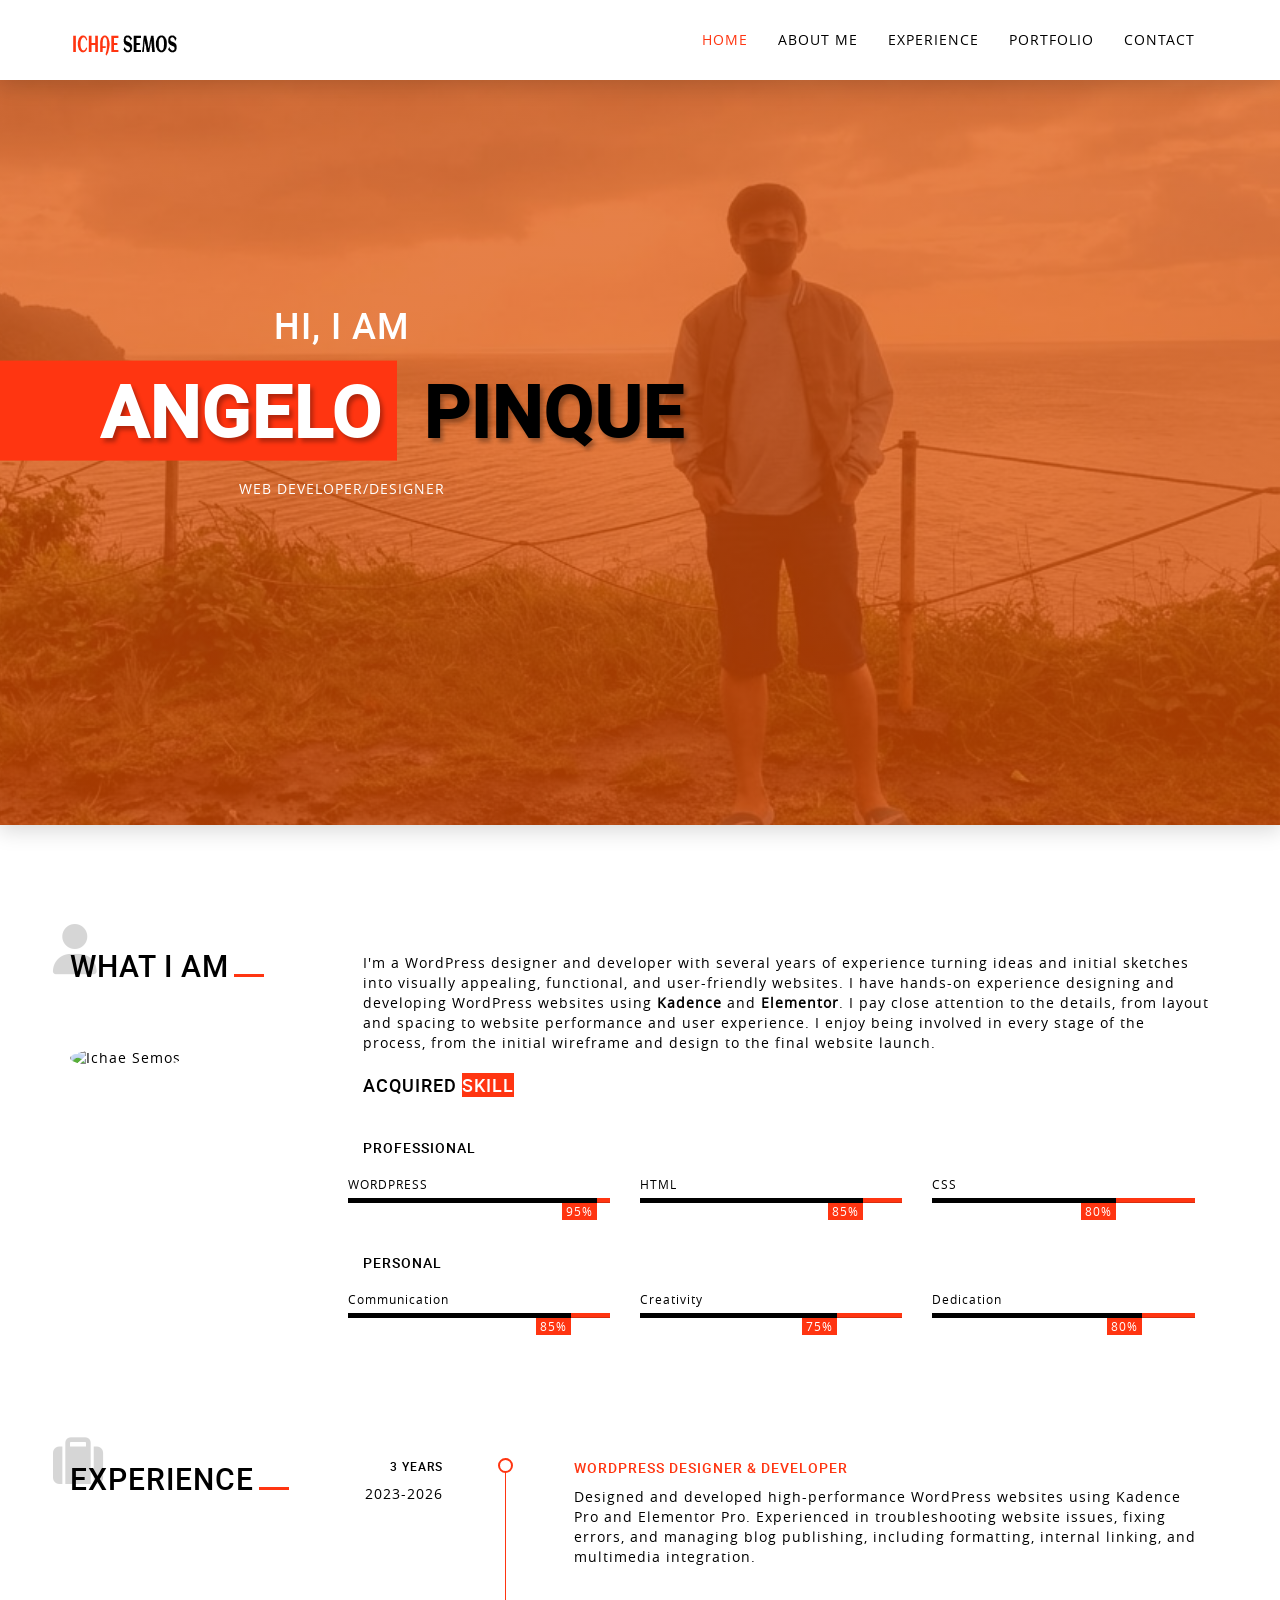
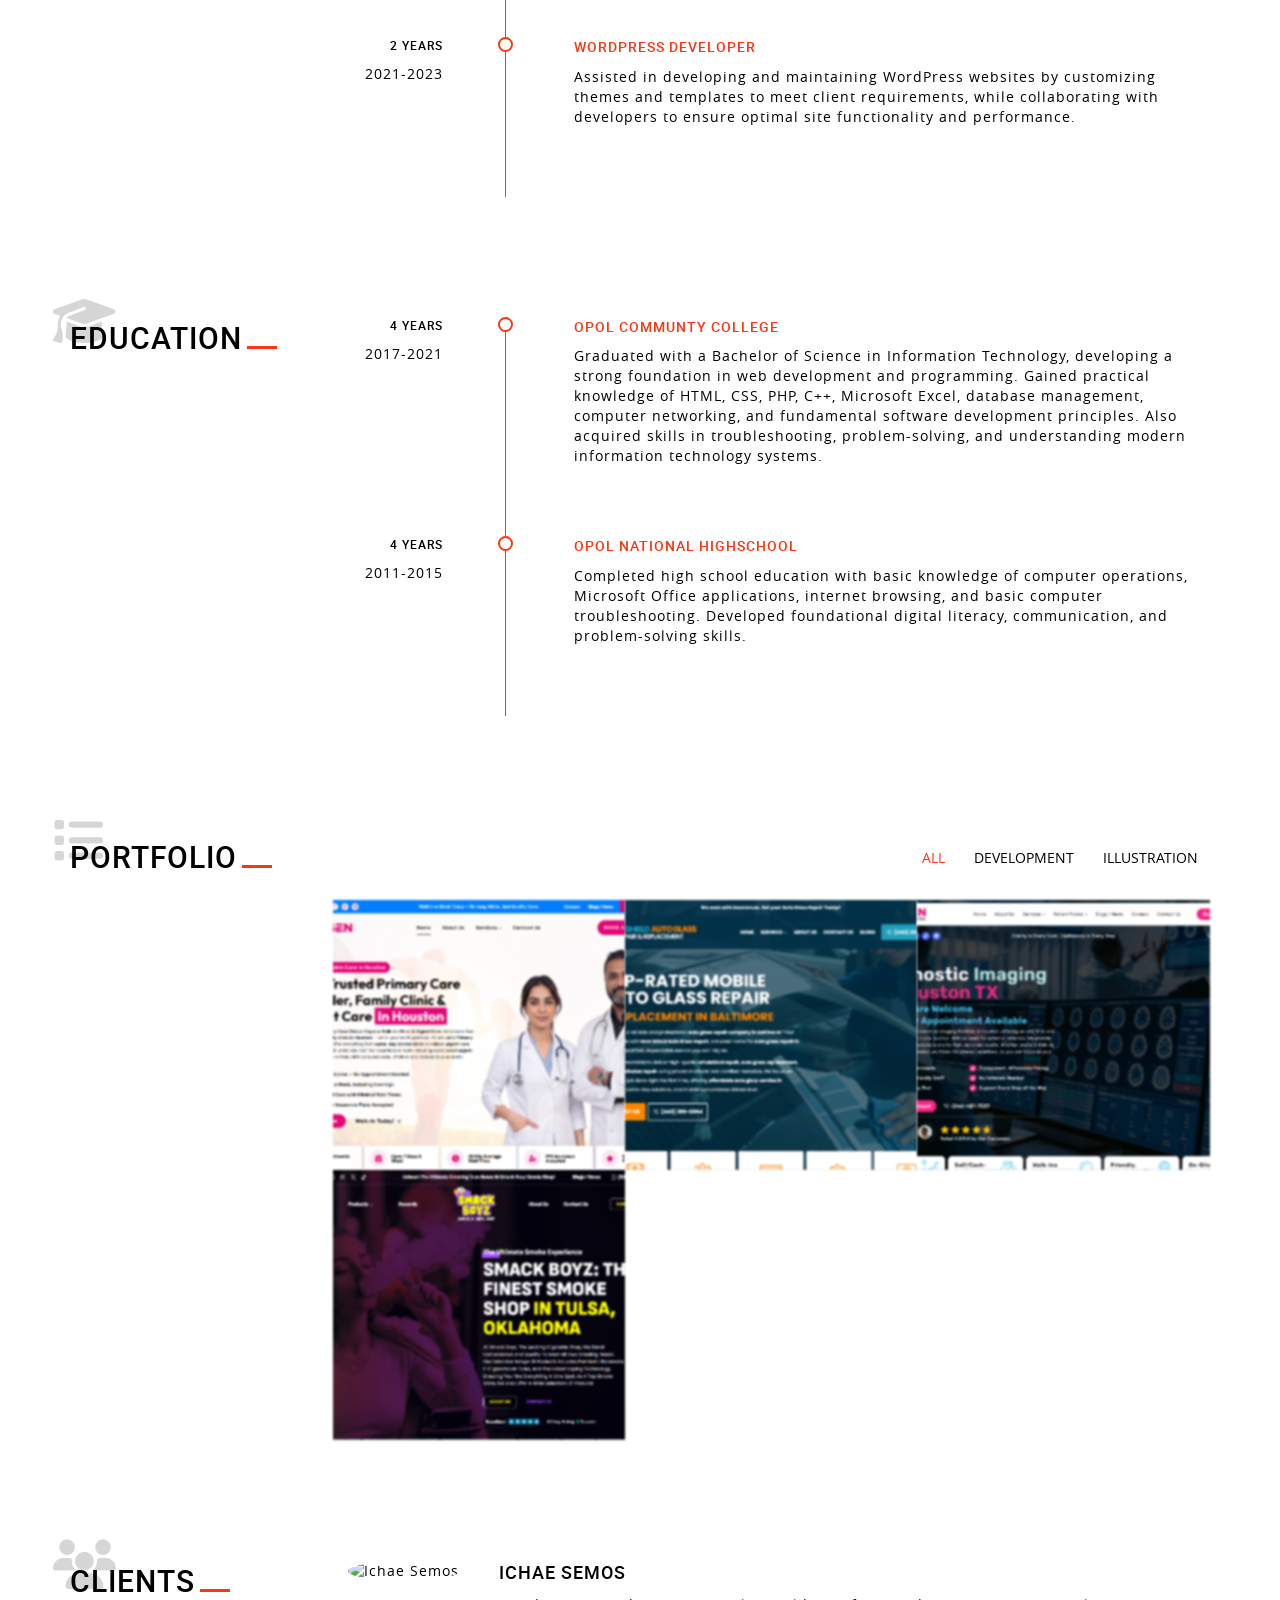
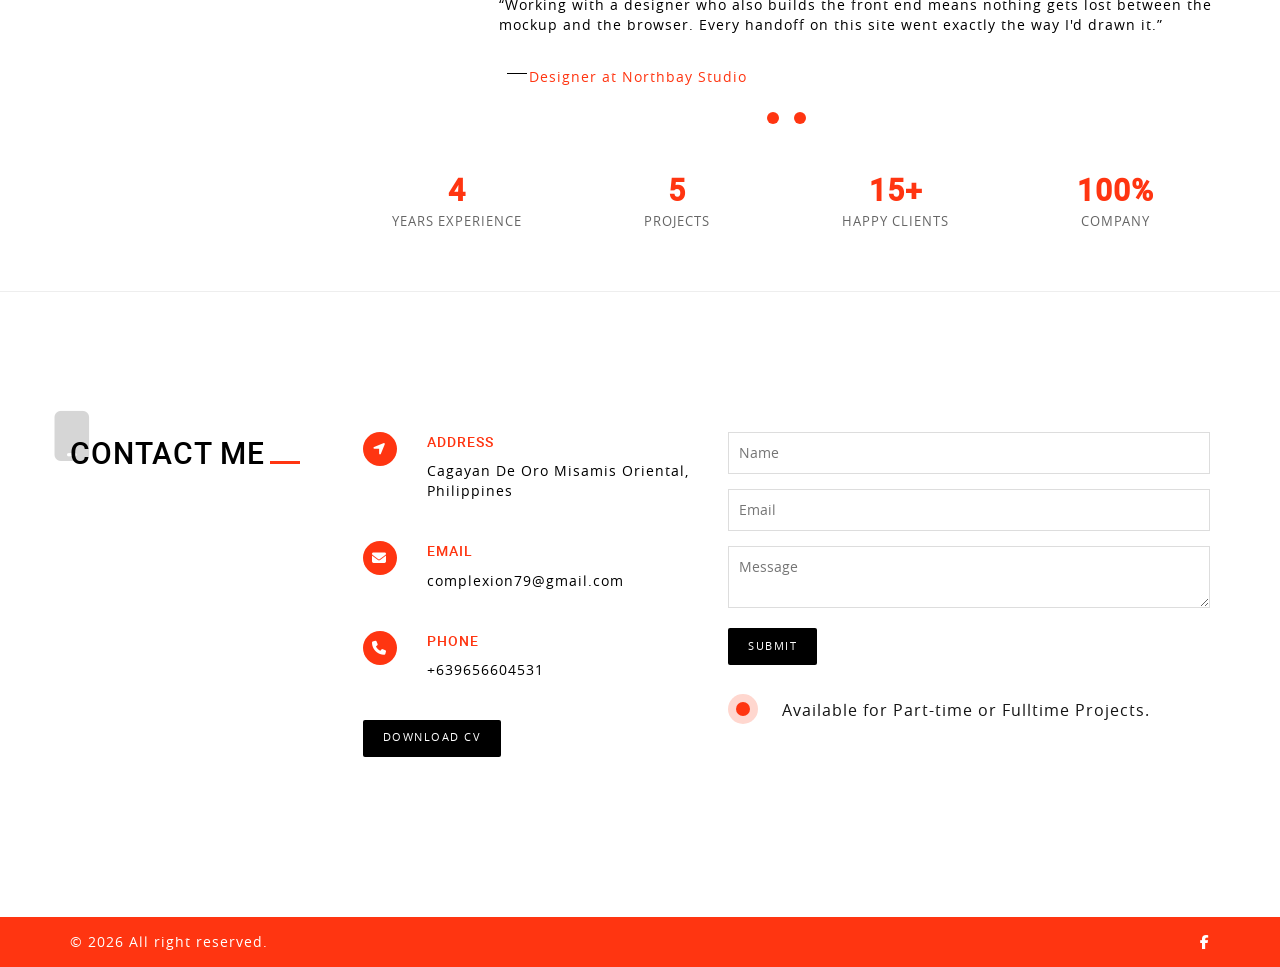
==== index.html @ 0fb70626 "Add files via upload" ====
<!--
Template Name: ichaesemos
File Name: index.html
Author Name: ThemeVault
Author URI: http://www.themevault.net/
License URI: http://www.themevault.net/license
Version: 2.0
/-->

<!DOCTYPE html>
<html lang="en">
    <head>
        <meta charset="utf-8">
        <meta name="viewport" content="width=device-width, initial-scale=1.0">
        <link rel="icon" href="images/favicon.png"/>
        <title>Ichae Semos &mdash; Web Designer</title>
        <meta name="description" content="Ichae Semos is a freelance web designer and front-end developer &mdash; portfolio, experience, education and a way to get in touch.">

        <!-- Bootstrap core CSS -->
        <link href="css/bootstrap.min.css" rel="stylesheet">
        <link href="css/bs3-compat.css" rel="stylesheet">
        <!-- Custom styles for this template -->
        <link href="css/style.css" rel="stylesheet">
        <link href="css/fontawesome.min.css" rel="stylesheet" type="text/css" />
        <link href="fonts/website-font/stylesheet.css" rel="stylesheet" type="text/css" />
    </head>
    <body id="myPage" data-bs-spy="scroll" data-bs-target="#myNavbar" data-bs-offset="90" tabindex="0">
        <nav class="navbar navbar-expand-md navbar-fixed-top tv-navbar-default fixed-top">
            <div class="container">
                <a class="navbar-brand" href="#home"><img src="images/logo.png" alt="Ichae Semos" width="110" height="30"></a>
                <button type="button" class="navbar-toggler" data-bs-toggle="collapse" data-bs-target="#myNavbar" aria-controls="myNavbar" aria-expanded="false" aria-label="Toggle navigation">
                    <span class="icon-bar"></span>
                    <span class="icon-bar"></span>
                    <span class="icon-bar"></span>
                </button>
                <div class="collapse navbar-collapse" id="myNavbar">
                    <ul class="nav navbar-nav ms-auto">
                        <li class="nav-item"><a class="nav-link" data-hover="Home" href="#home">Home</a></li>
                        <li class="nav-item"><a class="nav-link" data-hover="About&nbsp;Me" href="#about">About Me</a></li>
                        <li class="nav-item"><a class="nav-link" data-hover="Experience" href="#experience">Experience</a></li>
                        <li class="nav-item"><a class="nav-link" data-hover="Portfolio" href="#portfolio">Portfolio</a></li>
                        <li class="nav-item"><a class="nav-link" data-hover="Contact" href="#contact">Contact</a></li>
                    </ul>
                </div>
            </div>
        </nav>
<style>

</style>
        <div id="home" class="tv-banner">
            <div class="container-fluid">
                <div class="row">
                    <div class="tv-banner-content">
                        <h4 class="tv-hi-text" style="color: #fff">Hi, I am</h4>
                        <h1 class="tv-person-name">
                            <span class="tv-bgclr-orange">Angelo</span>
                            Pinque
                        </h1>
                        <p class="tv-profession" style="color: #fff">Web Developer/Designer</p>
                    </div>
                </div>
            </div>
        </div>
        <section id="about" class="about-me tv-section">
            <div class="container">
                <div class="row">
                    <div class="col-lg-3">
                        <div class="tv-section-header-content">
                            <header class="tv-section-header">
                                <div class="tv-section-heading">
                                    <div class="tv-section-titleicon"><i class="fas fa-user" aria-hidden="true"></i></div>
                                    <h2 class="tv-section-title">What I Am</h2>
                                </div>
                            </header>
                        </div>
                        <div class="tv-profile-pic">
                            <figure>
                                <img alt="Ichae Semos" src="images/angelo.jpg" class="img-circle" width="220" height="220">
                            </figure>
                        </div>
                    </div>
                    <div class="col-lg-9">
                        <div class="tv-user-info-details">
                            <p>I'm a WordPress designer and developer with several years of experience turning ideas and initial sketches into visually appealing, functional, and user-friendly websites. I have hands-on experience designing and developing WordPress websites using <b>Kadence</b> and <b>Elementor</b>. I pay close attention to the details, from layout and spacing to website performance and user experience. I enjoy being involved in every stage of the process, from the initial wireframe and design to the final website launch.</p>
                        </div>
                        <div class="tv-skill-content">
                            <div class="tv-skill-title">
                                <h4>Acquired <span class="tv-bgclr-orange">Skill</span></h4>
                            </div>
                            <div class="tv-skill-bar">
                                <div class="row">
                                    <div id="tv-skill-list-1" class="tv-skill-list">
                                        <div class="col-12">
                                            <div class="tv-skill-type tv-m-t30">
                                                <h5>Professional</h5>
                                            </div>
                                        </div>
                                        <div class="clearfix"></div>
                                        <div class="tv-skill-row row">
                                            <div class="col-lg-4">
                                                <div class="tv-single-skill">
                                                    <p>WORDPRESS</p>
                                                    <div class="progress">
                                                        <div class="progress-bar six-sec-ease-in-out" role="progressbar" data-skill="95" aria-valuenow="95" aria-valuemin="0" aria-valuemax="100"><span>95%</span></div>
                                                    </div>
                                                </div>
                                            </div>
                                            <div class="col-lg-4">
                                                <div class="tv-single-skill">
                                                    <p>HTML</p>
                                                    <div class="progress">
                                                        <div class="progress-bar six-sec-ease-in-out" role="progressbar" data-skill="85" aria-valuenow="85" aria-valuemin="0" aria-valuemax="100"><span>85%</span></div>
                                                    </div>
                                                </div>
                                            </div>
                                            <div class="col-lg-4">
                                                <div class="tv-single-skill">
                                                    <p>CSS</p>
                                                    <div class="progress">
                                                        <div class="progress-bar six-sec-ease-in-out" role="progressbar" data-skill="70" aria-valuenow="70" aria-valuemin="0" aria-valuemax="100"><span>80%</span></div>
                                                    </div>
                                                </div>
                                            </div>
                                        </div>
                                    </div>
                                    <div id="tv-skill-list-2" class="tv-skill-list">
                                        <div class="col-12">
                                            <div class="tv-skill-type tv-m-t30">
                                                <h5>Personal</h5>
                                            </div>
                                        </div>
                                        <div class="clearfix"></div>
                                        <div class="tv-skill-row row">
                                            <div class="col-lg-4">
                                                <div class="tv-single-skill">
                                                    <p>Communication</p>
                                                    <div class="progress">
                                                        <div class="progress-bar six-sec-ease-in-out" role="progressbar" data-skill="85" aria-valuenow="85" aria-valuemin="0" aria-valuemax="100"><span>85%</span></div>
                                                    </div>
                                                </div>
                                            </div>
                                            <div class="col-lg-4">
                                                <div class="tv-single-skill">
                                                    <p>Creativity</p>
                                                    <div class="progress">
                                                        <div class="progress-bar six-sec-ease-in-out" role="progressbar" data-skill="75" aria-valuenow="75" aria-valuemin="0" aria-valuemax="100"><span>75%</span></div>
                                                    </div>
                                                </div>
                                            </div>
                                            <div class="col-lg-4">
                                                <div class="tv-single-skill">
                                                    <p>Dedication</p>
                                                    <div class="progress">
                                                        <div class="progress-bar six-sec-ease-in-out" role="progressbar" data-skill="80" aria-valuenow="80" aria-valuemin="0" aria-valuemax="100"><span>80%</span></div>
                                                    </div>
                                                </div>
                                            </div>
                                        </div>
                                    </div>
                                </div>
                            </div>
                        </div>
                    </div>
                </div>
            </div>
        </section>
        <section id="experience" class="work-experience tv-section">
            <div class="container">
                <div class="row">
                    <div class="col-lg-3">
                        <div class="tv-section-header-content">
                            <header class="tv-section-header">
                                <div class="tv-section-heading">
                                    <div class="tv-section-titleicon"><i class="fas fa-suitcase" aria-hidden="true"></i></div>
                                    <h2 class="tv-section-title">Experience</h2>
                                </div>
                            </header>
                        </div>
                    </div>
                    <div class="col-lg-9">
                        <div class="tv-timeline-content">
                            <ul class="tv-timeline">
                                <li>
                                    <div class="tv-timeline-time">
                                        <h6>3 years</h6>
                                        <p>2023-2026</p>
                                    </div>
                                    <div class="tv-timeline-body">
                                        <div class="tv-timeline-title">
                                            <h5>Wordpress designer &amp; developer</h5>
                                        </div>
                                        <div class="tv-timeline-details">
                                            <p>Designed and developed high-performance WordPress websites using Kadence Pro and Elementor Pro. Experienced in troubleshooting website issues, fixing errors, and managing blog publishing, including formatting, internal linking, and multimedia integration.</p>
                                        </div>
                                    </div>
                                </li>
                                <li>
                                    <div class="tv-timeline-time">
                                        <h6>2 years</h6>
                                        <p>2021-2023</p>
                                    </div>
                                    <div class="tv-timeline-body">
                                        <div class="tv-timeline-title">
                                            <h5>Wordpress developer</h5>
                                        </div>
                                        <div class="tv-timeline-details">
                                            <p>Assisted in developing and maintaining WordPress websites by customizing themes and templates to meet client requirements, while collaborating with developers to ensure optimal site functionality and performance.</p>
                                        </div>
                                    </div>
                                </li>
<!--                                 <li>
                                    <div class="tv-timeline-time">
                                        <h6>2 years</h6>
                                        <p>2008-2010</p>
                                    </div>
                                    <div class="tv-timeline-body">
                                        <div class="tv-timeline-title">
                                            <h5>Product Manager</h5>
                                        </div>
                                        <div class="tv-timeline-details">
                                            <p>Ran the roadmap for a small SaaS product's public site and onboarding flow, working between design, engineering and support to ship changes without breaking what already worked.</p>
                                        </div>
                                    </div>
                                </li> -->
                            </ul>
                        </div>
                    </div>
                </div>
            </div>
        </section>
        <section id="education" class="education tv-section">
            <div class="container">
                <div class="row">
                    <div class="col-lg-3">
                        <div class="tv-section-header-content">
                            <header class="tv-section-header">
                                <div class="tv-section-heading">
                                    <div class="tv-section-titleicon"><i class="fas fa-graduation-cap" aria-hidden="true"></i></div>
                                    <h2 class="tv-section-title">Education</h2>
                                </div>
                            </header>
                        </div>
                    </div>
                    <div class="col-lg-9">
                        <div class="tv-timeline-content">
                            <ul class="tv-timeline">
                                <li>
                                    <div class="tv-timeline-time">
                                        <h6>4 years</h6>
                                        <p>2017-2021</p>
                                    </div>
                                    <div class="tv-timeline-body">
                                        <div class="tv-timeline-title">
                                            <h5>Opol Communty College</h5>
                                        </div>
                                        <div class="tv-timeline-details">
                                            <p>Graduated with a Bachelor of Science in Information Technology, developing a strong foundation in web development and programming. Gained practical knowledge of HTML, CSS, PHP, C++, Microsoft Excel, database management, computer networking, and fundamental software development principles. Also acquired skills in troubleshooting, problem-solving, and understanding modern information technology systems.</p>
                                        </div>
                                    </div>
                                </li>
                                <li>
                                    <div class="tv-timeline-time">
                                        <h6>4 years</h6>
                                        <p>2011-2015</p>
                                    </div>
                                    <div class="tv-timeline-body">
                                        <div class="tv-timeline-title">
                                            <h5>Opol National Highschool</h5>
                                        </div>
                                        <div class="tv-timeline-details">
                                            <p>Completed high school education with basic knowledge of computer operations, Microsoft Office applications, internet browsing, and basic computer troubleshooting. Developed foundational digital literacy, communication, and problem-solving skills.</p>
                                        </div>
                                    </div>
                                </li>
                            </ul>
                        </div>
                    </div>
                </div>
            </div>
        </section>
        <style>
            .custom-img {
  /* Larger values create a stronger blur (e.g., px, rem, em) */
  filter: blur(1.3px);
}
        </style>
        <section id="portfolio" class="portfolio tv-section">
            <div class="container">
                <div class="row">
                    <div class="col-lg-3">
                        <div class="tv-section-header-content">
                            <header class="tv-section-header">
                                <div class="tv-section-heading">
                                    <div class="tv-section-titleicon"><i class="fas fa-list" aria-hidden="true"></i></div>
                                    <h2 class="tv-section-title">Portfolio</h2>
                                </div>
                            </header>
                        </div>
                    </div>
                    <div class="col-lg-9">
                        <div class="row">
                            <div class="tv-filter-wrapper col-12 tv-mb-50">
                                <div class="tv-portfolio-filter tv-filter-options">
                                    <button type="button" class="active" data-hover="All" data-group="all" aria-pressed="true">All</button>
                                    <button type="button" data-hover="Development" data-group="development" aria-pressed="false">Development</button>
                                    <button type="button" data-hover="Illustration" data-group="illustration" aria-pressed="false">Illustration</button>
                                </div>
                            </div>
                            <div class="clearfix"></div>
                            <ul id="grid" class="tv-portfolio-grid row">
                                <li class="grid-item col-lg-4 col-md-6 col-6 tv-padding0" data-groups='["development"]'>
                                    <div class="tv-portfolio-content">
                                        <div class="tv-portfolio-item-content">
                                            <img alt="Northbay Studio agency website" src="images/nextgenpcp.jpg" class="img-fluid custom-img" width="370" height="270" loading="lazy">
                                            <div class="tv-portfolio-item-hover">
                                                <div class="tv-portfolio-item-hover-content">
                                                    <div class="tv-hover-text">
                                                        <a href="https://nextgenpcp.com/">NextGen Primary Care</a>
                                                        <p>Development</p>
                                                    </div>
                                                </div>
                                            </div>
                                        </div>
                                    </div>
                                </li>
                                <li class="grid-item col-lg-4 col-md-6 col-6 tv-padding0" data-groups='["development"]'>
                                    <div class="tv-portfolio-content">
                                        <div class="tv-portfolio-item-content">
                                            <img alt="Paper Kite brand development set" src="images/nextsheldautoglassrepair.jpg" class="img-fluid custom-img" width="370" height="270" loading="lazy">
                                            <div class="tv-portfolio-item-hover">
                                                <div class="tv-portfolio-item-hover-content">
                                                    <div class="tv-hover-text">
                                                        <a href="https://nextshieldautoglassrepair.com/">Next Shield Autoglass Repair</a>
                                                        <p>Development</p>
                                                    </div>
                                                </div>
                                            </div>
                                        </div>
                                    </div>
                                </li>
                                <li class="grid-item col-lg-4 col-md-6 col-6 tv-padding0" data-groups='["development"]'>
                                    <div class="tv-portfolio-content">
                                        <div class="tv-portfolio-item-content">
                                            <img alt="Fernwood Market e-commerce redesign" src="images/NextGenDiagnosticImaging.jpg" class="img-fluid custom-img" width="370" height="270" loading="lazy">
                                            <div class="tv-portfolio-item-hover">
                                                <div class="tv-portfolio-item-hover-content">
                                                    <div class="tv-hover-text">
                                                        <a href="https://nextgenscans.com">NextGen Diagnostic Imaging</a>
                                                        <p>Development</p>
                                                    </div>
                                                </div>
                                            </div>
                                        </div>
                                    </div>
                                </li>
                                <li class="grid-item col-lg-4 col-md-6 col-6 tv-padding0" data-groups='["development"]'>
                                    <div class="tv-portfolio-content">
                                        <div class="tv-portfolio-item-content">
                                            <img alt="Wildline editorial development" src="images/smackboyzsmokeshop.jpg" class="img-fluid custom-img" width="370" height="270" loading="lazy">
                                            <div class="tv-portfolio-item-hover">
                                                <div class="tv-portfolio-item-hover-content">
                                                    <div class="tv-hover-text">
                                                        <a href="https://smackboyzsmokeshop.com">Smackboyz Smoke Shop</a>
                                                        <p>Development</p>
                                                    </div>
                                                </div>
                                            </div>
                                        </div>
                                    </div>
                                </li>
                            </ul>
                        </div>
                    </div>
                </div>
            </div>
        </section>
        <section id="clients" class="clients tv-section">
            <div class="container">
                <div class="row">
                    <div class="col-lg-3">
                        <div class="tv-section-header-content">
                            <header class="tv-section-header">
                                <div class="tv-section-heading">
                                    <div class="tv-section-titleicon"><i class="fas fa-users" aria-hidden="true"></i></div>
                                    <h2 class="tv-section-title">Clients</h2>
                                </div>
                            </header>
                        </div>
                    </div>
                    <div class="col-lg-9">
                        <div class="row tv-testimonial-content">
                            <div id="tv-testimonial-carousel" class="carousel slide" data-bs-ride="carousel">
                                <div class="carousel-inner">
                                    <div class="carousel-item active">
                                        <article class="tv-slider-item">
                                            <div class="tv-client-content row">
                                                <div class="col-lg-2 col-md-3 col-12">
                                                    <div class="tv-client-image">
                                                        <img src="images/angelo.jpg" alt="Ichae Semos" class="img-circle" width="100" height="100">
                                                    </div>
                                                </div>
                                                <div class="col-lg-10 col-md-9 col-12">
                                                    <div class="tv-client-says">
                                                        <h4>Ichae Semos</h4>
                                                        <p>&ldquo;Working with a designer who also builds the front end means nothing gets lost between the mockup and the browser. Every handoff on this site went exactly the way I'd drawn it.&rdquo;</p>
                                                        <div class="tv-client-info">Designer at Northbay Studio</div>
                                                    </div>
                                                </div>
                                            </div>
                                        </article>
                                    </div>
                                    <div class="carousel-item">
                                        <article class="tv-slider-item">
                                            <div class="tv-client-content row">
                                                <div class="col-lg-2 col-md-3 col-12">
                                                    <div class="tv-client-image">
                                                        <img src="images/client2.jpg" alt="John Klok" class="img-circle" width="100" height="100">
                                                    </div>
                                                </div>
                                                <div class="col-lg-10 col-md-9 col-12">
                                                    <div class="tv-client-says">
                                                        <h4>John Klok</h4>
                                                        <p>&ldquo;Turned our old, cluttered site into something our customers actually finish reading. Fast to respond, and honest when an idea of ours wasn't going to work.&rdquo;</p>
                                                        <div class="tv-client-info">Owner at Fernwood Market</div>
                                                    </div>
                                                </div>
                                            </div>
                                        </article>
                                    </div>
                                </div>
                                <div class="carousel-indicators">
                                    <button type="button" data-bs-target="#tv-testimonial-carousel" data-bs-slide-to="0" class="active" aria-current="true" aria-label="Testimonial 1"></button>
                                    <button type="button" data-bs-target="#tv-testimonial-carousel" data-bs-slide-to="1" aria-label="Testimonial 2"></button>
                                </div>
                            </div>
                        </div>
                        <div class="row tv-m-t30">
                            <div class="tv-trust-strip">
                                <div class="tv-trust-item">
                                    <strong>4</strong>
                                    <span>Years experience</span>
                                </div>
                                <div class="tv-trust-item">
                                    <strong>5</strong>
                                    <span>Projects</span>
                                </div>
                                <div class="tv-trust-item">
                                    <strong>15+</strong>
                                    <span>Happy clients</span>
                                </div>
                                <div class="tv-trust-item">
                                    <strong>100%</strong>
                                    <span>Company</span>
                                </div>
                            </div>
                        </div>
                    </div>
                </div>
            </div>
        </section>
        <br>
              <br>
        <hr>
<!--         <section id="blog" class="blog tv-section">
            <div class="container">
                <div class="row">
                    <div class="col-lg-3">
                        <div class="tv-section-header-content">
                            <header class="tv-section-header">
                                <div class="tv-section-heading">
                                    <div class="tv-section-titleicon"><i class="fas fa-bold" aria-hidden="true"></i></div>
                                    <h2 class="tv-section-title">Articles</h2>
                                </div>
                            </header>
                        </div>
                    </div>
                    <div class="col-lg-9">
                        <div class="tv-blog-content">
                            <div class="row">
                                <div class="col-lg-6 col-md-6 col-12 tv-blog-list">
                                    <div class="tv-blog-box">
                                        <div class="tv-blog-img">
                                            <img src="images/blog1.jpg" alt="Website design" class="img-fluid" width="370" height="220" loading="lazy">
                                        </div>
                                        <div class="tv-blog-details">
                                            <div class="tv-blog-title">
                                                <a href="article.html">
                                                    <h4>Designing a Portfolio That Gets Replies</h4>
                                                    <span>branding, ui-ux, article</span>
                                                </a>
                                            </div>
                                            <div class="tv-blog-desc">
                                                <p>Most portfolio sites show work. Fewer explain the thinking behind it &mdash; and that's usually the part that actually gets a client to write back.</p>
                                                <a href="article.html" class="tv-blog-readmore">Read article <i class="fas fa-arrow-right" aria-hidden="true"></i></a>
                                            </div>
                                        </div>
                                    </div>
                                </div>
                                <div class="col-lg-6 col-md-6 col-12 tv-blog-list">
                                    <div class="tv-blog-box">
                                        <div class="tv-blog-img">
                                            <img src="images/blog2.jpg" alt="Website design" class="img-fluid" width="370" height="220" loading="lazy">
                                        </div>
                                        <div class="tv-blog-details">
                                            <div class="tv-blog-title">
                                                <a href="article.html">
                                                    <h4>Picking a Type System in an Afternoon</h4>
                                                    <span>branding, ui-ux, article</span>
                                                </a>
                                            </div>
                                            <div class="tv-blog-desc">
                                                <p>A quick, defensible way to choose fonts, sizes and line-height for a new site without redesigning it three times.</p>
                                                <a href="article.html" class="tv-blog-readmore">Read article <i class="fas fa-arrow-right" aria-hidden="true"></i></a>
                                            </div>
                                        </div>
                                    </div>
                                </div>
                                <div class="col-lg-6 col-md-6 col-12 tv-blog-list">
                                    <div class="tv-blog-box">
                                        <div class="tv-blog-img">
                                            <img src="images/blog3.jpg" alt="Website design" class="img-fluid" width="370" height="220" loading="lazy">
                                        </div>
                                        <div class="tv-blog-details">
                                            <div class="tv-blog-title">
                                                <a href="article.html">
                                                    <h4>What a Client Feedback Round Should Look Like</h4>
                                                    <span>branding, ui-ux, article</span>
                                                </a>
                                            </div>
                                            <div class="tv-blog-desc">
                                                <p>A short structure for review calls that gets specific feedback instead of "make it pop" &mdash; and keeps the project on schedule.</p>
                                                <a href="article.html" class="tv-blog-readmore">Read article <i class="fas fa-arrow-right" aria-hidden="true"></i></a>
                                            </div>
                                        </div>
                                    </div>
                                </div>
                                <div class="col-lg-6 col-md-6 col-12 tv-blog-list">
                                    <div class="tv-blog-box">
                                        <div class="tv-blog-img">
                                            <img src="images/blog4.jpg" alt="Website design" class="img-fluid" width="370" height="220" loading="lazy">
                                        </div>
                                        <div class="tv-blog-details">
                                            <div class="tv-blog-title">
                                                <a href="article.html">
                                                    <h4>Handing a Site Off Without the 2am Phone Call</h4>
                                                    <span>branding, ui-ux, article</span>
                                                </a>
                                            </div>
                                            <div class="tv-blog-desc">
                                                <p>What I include in every handover so a client can update their own site without needing me for every small change.</p>
                                                <a href="article.html" class="tv-blog-readmore">Read article <i class="fas fa-arrow-right" aria-hidden="true"></i></a>
                                            </div>
                                        </div>
                                    </div>
                                </div>
                            </div>
                        </div>
                    </div>
                </div>
            </div>
        </section> -->
        <section id="contact" class="contact tv-section">
            <div class="container">
                <div class="row">
                    <div class="col-lg-3">
                        <div class="tv-section-header-content">
                            <header class="tv-section-header">
                                <div class="tv-section-heading">
                                    <div class="tv-section-titleicon"><i class="fas fa-mobile" aria-hidden="true"></i></div>
                                    <h2 class="tv-section-title">Contact Me</h2>
                                </div>
                            </header>
                        </div>
                    </div>
                    <div class="col-lg-9">
                        <div class="tv-contact-content">
                            <div class="row">
                                <div class="col-lg-5">
                                    <div class="tv-contact-box">
                                        <ul>
                                            <li>
                                                <div class="tv-contact-icon">
                                                    <i class="fas fa-location-arrow" aria-hidden="true"></i>
                                                </div>
                                                <div class="tv-contact-info">
                                                    <div class="tv-contact-info-title">
                                                        <h5>Address</h5>
                                                    </div>
                                                    <div class="tv-contact-info-body">
                                                        Cagayan De Oro Misamis Oriental, Philippines
                                                    </div>
                                                </div>
                                            </li>
                                            <li>
                                                <div class="tv-contact-icon">
                                                    <i class="fas fa-envelope" aria-hidden="true"></i>
                                                </div>
                                                <div class="tv-contact-info">
                                                    <div class="tv-contact-info-title">
                                                        <h5>Email</h5>
                                                    </div>
                                                    <div class="tv-contact-info-body">
                                                        <a href="mailto:demo@info.com">complexion79@gmail.com</a>
                                                    </div>
                                                </div>
                                            </li>
                                            <li>
                                                <div class="tv-contact-icon">
                                                    <i class="fas fa-phone" aria-hidden="true"></i>
                                                </div>
                                                <div class="tv-contact-info">
                                                    <div class="tv-contact-info-title">
                                                        <h5>Phone</h5>
                                                    </div>
                                                    <div class="tv-contact-info-body">
                                                        <a href="tel:1-202-555-0100">+639656604531</a>
                                                    </div>
                                                </div>
                                            </li>
                                            <li>
                                                <a class="btn" href="https://drive.google.com/file/d/1bBJk4JGXcabV5U-VRmTMFngE4_EIy4Z8/view?usp=sharinghttps://drive.google.com/file/d/1bBJk4JGXcabV5U-VRmTMFngE4_EIy4Z8/view?usp=sharing" download>
                                                    <span class="tv-mask"></span>
                                                    <span>Download CV</span>
                                                </a>
                                            </li>
                                        </ul>
                                    </div>
                                </div>
                                <div class="col-lg-7">
                                    <div class="tv-contact-form">
                                        <form action="#" novalidate>
                                            <div class="form-group md-form">
                                                <label for="tv-name" class="visually-hidden">Name</label>
                                                <input id="tv-name" class="cmn-field" placeholder="Name" type="text" name="name" required>
                                            </div>
                                            <div class="form-group md-form">
                                                <label for="tv-email" class="visually-hidden">Email</label>
                                                <input id="tv-email" class="cmn-field" placeholder="Email" type="email" name="email" required>
                                            </div>
                                            <div class="form-group md-form">
                                                <label for="tv-msg" class="visually-hidden">Message</label>
                                                <textarea id="tv-msg" class="messge-field" placeholder="Message" name="message" required></textarea>
                                            </div>
                                            <button class="btn" type="submit">
                                                <span class="tv-mask"></span>
                                                <span>Submit</span>
                                            </button>
                                            <span class="tv-form-note" hidden tabindex="-1">Thanks &mdash; this is not working at the moment.</span>
                                        </form>
                                        <div class="tv-freelance-content tv-m-t30">
                                            <span class="tv-blink-dot"></span>
                                            <span class="tv-freelance-tag">Available for Part-time or Fulltime Projects.</span>
                                        </div>
                                    </div>
                                </div>
                            </div>
                        </div>
                    </div>
                </div>
            </div>
        </section>
        <footer class="tv-section">
            <div class="tv-footer-content">
                <div class="container">
                    <div class="row">
                        <div class="col-lg-8 col-md-8">
                            <div class="tv-copyright">
                                &copy; 2026 All right reserved. 
                            </div>
                        </div>
                        <div class="col-lg-4 col-md-4">
                            <ul class="tv-social-links">
                              <!--   <li>
                                    <a href="https://twitter.com/" target="_blank" rel="noopener" aria-label="Twitter">
                                        <i class="fab fa-twitter" aria-hidden="true"></i>
                                    </a>
                                </li> -->
                                <li>
                                    <a href="https://www.facebook.com/" target="_blank" rel="noopener" aria-label="Facebook">
                                        <i class="fab fa-facebook-f" aria-hidden="true"></i>
                                    </a>
                                </li>
                               <!--  <li>
                                    <a href="https://www.instagram.com/" target="_blank" rel="noopener" aria-label="Instagram">
                                        <i class="fab fa-instagram" aria-hidden="true"></i>
                                    </a>
                                </li>
                                <li>
                                    <a href="https://www.google.com/" target="_blank" rel="noopener" aria-label="Google">
                                        <i class="fab fa-google-plus-g" aria-hidden="true"></i>
                                    </a>
                                </li> -->
                            </ul>
                        </div>
                    </div>
                </div>
            </div>
        </footer>
        <button id="back-to-top" type="button" aria-label="Back to top"><i class="fas fa-angle-up" aria-hidden="true"></i></button>

        <script src="js/bootstrap.bundle.min.js"></script>
        <script src="js/main.js"></script>
    </body>
</html>
---- css/bs3-compat.css ----
/*!
 * Bootstrap 3 -> 5 compatibility layer — Jerrick v2.0
 *
 * Loaded BETWEEN bootstrap.min.css and style.css.
 *
 * Bootstrap 5 dropped or renamed a number of things Bootstrap 3 provided, and
 * changed the value of others: heading sizes, form control heights, container
 * widths, .caret, .navbar-header, .input-group-btn, .radio/.checkbox. This file
 * restores Bootstrap 3's behaviour for the ones this design relies on, so the
 * template looks the way it was drawn while running on current Bootstrap.
 *
 * Every rule here is deliberately low-specificity and loads before style.css,
 * so anything you write in style.css wins. If you do not need a component,
 * deleting its rules from this file is safe.
 */

.navbar-nav .nav-link { --bs-nav-link-padding-y: 10px; }
@media (min-width: 768px) {
    .navbar-nav .nav-link { --bs-nav-link-padding-y: 15px; }
}
:where(.navbar-nav .nav-link) { line-height: 20px; }

.navbar-nav.text-center { justify-content: center; flex-grow: 1; }
.navbar-nav.text-end, .navbar-nav.text-right { justify-content: flex-end; flex-grow: 1; }

.text-left { text-align: left; }
.text-right { text-align: right; }

@media (max-width: 767.98px) {
    .navbar-collapse { padding-right: 15px; padding-left: 15px; }
    .navbar > .container .navbar-collapse,
    .navbar > .container-fluid .navbar-collapse { margin-right: -15px; margin-left: -15px; }
}

.navbar { --bs-navbar-nav-link-padding-x: 15px; --bs-navbar-padding-y: 0; --bs-navbar-padding-x: 0; }



:where(.navbar) { min-height: 50px; border: 1px solid transparent; }
:where(.navbar-fixed-top) { border-width: 0 0 1px; }
:where(.navbar-fixed-bottom) { border-width: 1px 0 0; }


.navbar > .container:has(> .row), .navbar > .container-fluid:has(> .row) { display: block; }


.dropdown-toggle:has(> i:last-child)::after,
.dropdown-toggle:has(> .caret)::after { display: none; }


.dropdown-menu {
    color: inherit;

    --bs-dropdown-font-size: 14px;

    --bs-dropdown-padding-y: 5px;
    --bs-dropdown-spacer: 2px;
    box-shadow: 0 6px 12px rgba(0, 0, 0, .175);
}


.breadcrumb > li + li::before {
    content: "/\00a0";
    padding: 0 5px;
    color: inherit;
}


.breadcrumb { display: block; padding: 8px 15px; margin-bottom: 20px; list-style: none; background-color: #f5f5f5; border-radius: 4px; }
.breadcrumb > li { display: inline-block; }


figure { margin: 0; }


.navbar-toggler {
    position: relative;

    float: right;
    padding: 9px 10px;
    margin: 8px 15px 8px 0;
    background-color: transparent;
    background-image: none;
    border: 1px solid transparent;
    border-radius: 4px;
    box-shadow: none;
}
.navbar-toggler:focus { box-shadow: none; outline: 2px solid var(--tv-navy, var(--tv-ink, #333)); outline-offset: 2px; }
.navbar-toggler:hover { background-color: transparent; }
.navbar-toggler .icon-bar {
    display: block;
    width: 22px;
    height: 2px;
    border-radius: 1px;
    background-color: var(--tv-navy, var(--tv-ink, #333));
}
.navbar-toggler .icon-bar + .icon-bar { margin-top: 4px; }


.img-fluid { display: block; max-width: 100%; height: auto; }


.tv-navbar-default .navbar-toggler { border-color: #ddd; }
.tv-navbar-default .navbar-toggler .icon-bar { background-color: #888; }
.tv-navbar-default .navbar-toggler:hover,
.tv-navbar-default .navbar-toggler:focus { background-color: #ddd; }

.tv-navbar-inverse .navbar-toggler { border-color: #333; }
.tv-navbar-inverse .navbar-toggler .icon-bar { background-color: #fff; }
.tv-navbar-inverse .navbar-toggler:hover,
.tv-navbar-inverse .navbar-toggler:focus { background-color: #333; }


@media (max-width: 575.98px) {
    .navbar-expand-sm .navbar-collapse .navbar-nav { flex-direction: column; }
    .navbar-expand-sm .navbar-collapse .dropdown-menu { margin-top: 0; box-shadow: none; text-align: left; }
}
@media (max-width: 767.98px) {
    .navbar-expand-md .navbar-collapse .navbar-nav { flex-direction: column; }
    .navbar-expand-md .navbar-collapse .dropdown-menu { margin-top: 0; box-shadow: none; text-align: left; }
}
@media (max-width: 991.98px) {
    .navbar-expand-lg .navbar-collapse .navbar-nav { flex-direction: column; }
    .navbar-expand-lg .navbar-collapse .dropdown-menu { margin-top: 0; box-shadow: none; text-align: left; }
}
@media (max-width: 1199.98px) {
    .navbar-expand-xl .navbar-collapse .navbar-nav { flex-direction: column; }
    .navbar-expand-xl .navbar-collapse .dropdown-menu { margin-top: 0; box-shadow: none; text-align: left; }
}



input[type="date"].form-control,
input[type="time"].form-control { appearance: none; }


.input-group > .form-control,
.input-group > .form-select {
    flex: 1 1 auto;
    width: 1%;
    min-width: 0;
}

.input-group .input-group-text {
    display: flex;
    align-items: center;
}


.input-group > .input-group-addon {
    display: flex;
    align-items: center;
    white-space: nowrap;
    border-width: 1px;
    border-style: solid;
}


.form-group { margin-bottom: 15px; }


html { font-size: 16px; }


.container, .container-fluid,
.container-sm, .container-md, .container-lg, .container-xl, .container-xxl,
.row {
    --bs-gutter-x: 30px;
}


.g-0, .gx-0 { --bs-gutter-x: 0; }
.g-1, .gx-1 { --bs-gutter-x: .25rem; }
.g-2, .gx-2 { --bs-gutter-x: .5rem; }
.g-3, .gx-3 { --bs-gutter-x: 1rem; }
.g-4, .gx-4 { --bs-gutter-x: 1.5rem; }
.g-5, .gx-5 { --bs-gutter-x: 3rem; }


.row > :not([class*="col-"]):not(.col) {
    padding-right: 0;
    padding-left: 0;
}




:where(div, section, article, aside, form, ul, ol):not(.row):not(.carousel-inner):not(.carousel-item):has(> [class*="col-"]) {
    display: flex;
    flex-wrap: wrap;
    align-items: flex-start;
}


:where(div, section, article, aside, form, ul, ol):not(.row):where(:not(.container)):where(:not(.container-fluid)):where(:not(.carousel-inner)):where(:not(.carousel-item)):where(:not([class*="col-"])):where(:has(> [class*="col-"])) {
    padding-right: 0;
    padding-left: 0;
}


:where(div, section, article, aside, form, ul, ol):where(:not(.row)):where(:not(.carousel-inner)):where(:has(> [class*="col-"])) > [class*="col-"] {
    padding-right: calc(var(--bs-gutter-x, 30px) * .5);
    padding-left: calc(var(--bs-gutter-x, 30px) * .5);
}


:where(div, section, article, aside, form, ul, ol):where(:not(.row)):where(:not(.carousel-inner)):where(:has(> [class*="col-"])) > :where(:not([class*="col-"]):not(.col):not(a):not(button):not(span):not(img):not(i):not(input):not(label):not(small):not(strong):not(em)) {
    flex: 0 0 100%;
    max-width: 100%;
}

:where(div, section, article, aside, form, ul, ol):where(:not(.row)):where(:not(.carousel-inner)):where(:has(> [class*="col-"])) > :where(a, button, span, img, i, input, label, small, strong, em) {
    flex: 0 0 auto;
    max-width: 100%;
}


.carousel-item.active:has(> [class*="col-"]),
.carousel-item-next:has(> [class*="col-"]),
.carousel-item-prev:has(> [class*="col-"]) {
    display: flex;
    flex-wrap: wrap;
    align-items: flex-start;
}
:where(.carousel-item.active:has(> [class*="col-"]), .carousel-item-next:has(> [class*="col-"]), .carousel-item-prev:has(> [class*="col-"])) > [class*="col-"] {

    padding-right: calc(var(--bs-gutter-x, 30px) * .5);
    padding-left: calc(var(--bs-gutter-x, 30px) * .5);
}


.btn {
    --bs-btn-padding-y: 6px;
    --bs-btn-padding-x: 12px;
    --bs-btn-font-size: 14px;
    --bs-btn-line-height: 1.42857143;
    --bs-btn-border-radius: 4px;

    white-space: nowrap;
}


.nav-link, .nav > li > a { position: relative; }


.col,
[class^="col-"],
[class*=" col-"] { position: relative; }


.row { align-items: flex-start; }

.row.tv-row-flex, .tv-row-flex { align-items: stretch; }
.btn-lg { padding: 10px 16px; font-size: 18px; border-radius: 6px; }
.btn-sm { padding: 5px 10px; font-size: 12px; border-radius: 3px; }


.alert {
    padding: 15px;
    border-radius: 4px;
    margin-bottom: 20px;
}

.form-control, .form-select {
    font-size: 14px;
    line-height: 1.42857143;
    border-radius: 4px;
    border-color: #cccccc;
}

.form-control { height: 34px; }
textarea.form-control, select[multiple].form-control, select[size].form-control { height: auto; }
.form-control-sm, .form-select-sm { font-size: 12px; border-radius: 3px; height: 30px; padding: 5px 10px; }

label { margin-bottom: 5px; }
.form-label { margin-bottom: 5px; }

.card { border-radius: 4px; margin-bottom: 20px; color: inherit; }

.card-body { padding: 15px; }
.card-header, .card-footer { padding: 10px 15px; }

.accordion { margin-bottom: 20px; }
.accordion > .card { margin-bottom: 0; }
.accordion > .card + .card { margin-top: 5px; }

.card-title { margin-top: 0; margin-bottom: 0; font-size: 16px; }

:where(.badge) { display: inline-block; min-width: 10px; padding: 3px 7px; font-size: 12px; font-weight: 700; line-height: 1; color: #fff; text-align: center; white-space: nowrap; vertical-align: middle; background-color: #777; border-radius: 10px; }
.badge { border-radius: 10px; }


:where(.label) { display: inline; padding: .2em .6em .3em; font-size: 75%; font-weight: 700; line-height: 1; color: #fff; text-align: center; white-space: nowrap; vertical-align: baseline; border-radius: .25em; }

.well { min-height: 20px; padding: 19px; margin-bottom: 20px; background-color: #f5f5f5; border: 1px solid #e3e3e3; border-radius: 4px; box-shadow: inset 0 1px 1px rgba(0, 0, 0, .05); }
.well-lg { padding: 24px; border-radius: 6px; }
.well-sm { padding: 9px; border-radius: 3px; }
.well blockquote { border-color: #ddd; border-color: rgba(0, 0, 0, .15); }

pre, code, kbd, samp { font-size: 1em; }

code { padding: 2px 4px; color: #c7254e; background-color: #f9f2f4; border-radius: 4px; }
pre {
    display: block;
    padding: 9.5px;
    margin: 0 0 10px;
    line-height: 1.42857143;
    color: #333;
    word-break: break-all;
    word-wrap: break-word;
    background-color: #f5f5f5;
    border: 1px solid #ccc;
    border-radius: 4px;
}
pre code { padding: 0; color: inherit; background-color: transparent; border-radius: 0; white-space: pre-wrap; word-break: inherit; }


h1, .h1, h2, .h2, h3, .h3, h4, .h4, h5, .h5, h6, .h6 { line-height: 1.1; }


:where(h1, h2, h3, h4, h5, h6, .h1, .h2, .h3, .h4, .h5, .h6) :where(small, .small) { font-weight: 400; line-height: 1; color: #777; }
:where(h1, h2, h3, .h1, .h2, .h3) :where(small, .small) { font-size: 65%; }
:where(h4, h5, h6, .h4, .h5, .h6) :where(small, .small) { font-size: 75%; }


h1, .h1 { font-size: 36px; }
h2, .h2 { font-size: 30px; }
h3, .h3 { font-size: 24px; }
h4, .h4 { font-size: 18px; }
h5, .h5 { font-size: 14px; }
h6, .h6 { font-size: 12px; }
h1 small, .h1 small, h2 small, .h2 small, h3 small, .h3 small { font-size: 65%; }
h4 small, .h4 small, h5 small, .h5 small, h6 small, .h6 small { font-size: 75%; }

h1, .h1, h2, .h2, h3, .h3 { margin-top: 20px; margin-bottom: 10px; }
h4, .h4, h5, .h5, h6, .h6 { margin-top: 10px; margin-bottom: 10px; }


body { font-size: 14px; line-height: 1.42857143; }
p { margin: 0 0 10px; }


a { text-decoration: none; }

:root { --bs-link-color: #337ab7; --bs-link-hover-color: #23527c; --bs-link-color-rgb: 51, 122, 183; --bs-link-hover-color-rgb: 35, 82, 124; }
a:hover, a:focus { text-decoration: underline; }


input[type="file"] { display: block; }
input[type="range"] { display: block; width: 100%; }
select[multiple], select[size] { height: auto; }
fieldset { min-width: 0; padding: 0; margin: 0; border: 0; }
legend {
    display: block;
    width: 100%;
    padding: 0;
    margin-bottom: 20px;
    font-size: 21px;
    line-height: inherit;
    color: #333;
    border: 0;
    border-bottom: 1px solid #e5e5e5;
}
small, .small { font-size: 85%; }


.caret {
    display: inline-block;
    width: 0;
    height: 0;
    margin-left: 2px;
    vertical-align: middle;
    border-top: 4px dashed;
    border-right: 4px solid transparent;
    border-left: 4px solid transparent;
}
.dropup .caret, .navbar-fixed-bottom .dropdown .caret {
    border-top: 0;
    border-bottom: 4px dashed;
}


.nav-link {
    --bs-nav-link-padding-y: 10px;
    --bs-nav-link-padding-x: 15px;

    --bs-nav-link-color: currentColor;
    --bs-nav-link-hover-color: currentColor;
}

.nav-stacked { flex-direction: column; }
.nav-stacked > li + li { margin-top: 2px; margin-left: 0; }


.nav-tabs {
    --bs-nav-tabs-border-color: #dddddd;
    --bs-nav-tabs-border-radius: 4px;
    --bs-nav-tabs-link-hover-border-color: #eeeeee #eeeeee #dddddd;
    --bs-nav-tabs-link-active-color: #555555;
    --bs-nav-tabs-link-active-bg: #ffffff;
    --bs-nav-tabs-link-active-border-color: #dddddd #dddddd #ffffff;
}

:where(.nav-tabs > li, .nav-pills > li) { float: left; }



.container { max-width: 100%; }
@media (min-width: 768px)  { .container { width: 750px;  max-width: 100%; } }
@media (min-width: 992px)  { .container { width: 970px;  max-width: 100%; } }
@media (min-width: 1200px) { .container { width: 1170px; max-width: 100%; } }
@media (min-width: 1400px) { .container { width: 1170px; max-width: 100%; } }



:where(.owl-nav button, .owl-dots button,
       button.owl-prev, button.owl-next, button.owl-dot,
       button#back-to-top, button.tv-back-to-top, button.back-to-top,
       button.tv-site-btn, button.tv-site-btn2, button.tv-site-btn3,

       .tv-linkbutton) {
    padding: 0;
    border: 0;
    background: none;
    font: inherit;
    color: inherit;
    line-height: inherit;
    -webkit-appearance: none;
    appearance: none;

    letter-spacing: inherit;
    word-spacing: inherit;
}

.tv-lightbox {
    display: none;
    position: fixed;
    inset: 0;
    z-index: 1090;
    background: rgba(0, 0, 0, .9);
    align-items: center;
    justify-content: center;
}
.tv-lightbox.is-open { display: flex; }
.tv-lightbox img {
    max-width: 90vw;
    max-height: 85vh;
    width: auto;
    height: auto;
    box-shadow: 0 10px 40px rgba(0, 0, 0, .5);
}
.tv-lightbox button {
    position: absolute;
    background: transparent;
    border: 0;
    color: #fff;
    font-size: 40px;
    line-height: 1;
    padding: 10px 18px;
    cursor: pointer;
    transition: var(--tv-ease, all .3s ease);
}
.tv-lightbox button:hover,
.tv-lightbox button:focus-visible { color: var(--tv-accent, #333); }
.tv-lb-close { top: 10px; right: 16px; font-size: 48px; }
.tv-lb-prev { left: 10px; top: 50%; transform: translateY(-50%); }
.tv-lb-next { right: 10px; top: 50%; transform: translateY(-50%); }
@media (max-width: 575.98px) {
    .tv-lightbox button { font-size: 30px; }
    .tv-lb-close { font-size: 36px; }
}



:where(.carousel-item) { isolation: isolate; }

:where(.carousel-caption) { z-index: 10; }
.carousel-control {
    position: absolute;
    top: 0;
    bottom: 0;
    left: 0;
    z-index: 1;
    width: 15%;
    font-size: 20px;
    color: #fff;
    text-align: center;
    text-shadow: 0 1px 2px rgba(0, 0, 0, .6);
    background-color: rgba(0, 0, 0, 0);
    opacity: .5;
    background-image: linear-gradient(to right, rgba(0, 0, 0, .5) 0, rgba(0, 0, 0, .0001) 100%);
    background-repeat: repeat-x;
}
.carousel-control.right {
    right: 0;
    left: auto;
    background-image: linear-gradient(to right, rgba(0, 0, 0, .0001) 0, rgba(0, 0, 0, .5) 100%);
}
.carousel-control:hover,
.carousel-control:focus {
    color: #fff;
    text-decoration: none;
    opacity: .9;
}


.carousel-indicators {
    display: block;
    bottom: 20px;
    left: 50%;
    right: auto;
    width: 60%;
    margin: 0 0 10px -30%;
    padding-left: 0;
    text-align: center;
    list-style: none;
}
.carousel-indicators [data-bs-slide-to] {
    display: inline-block;
    box-sizing: border-box;
    width: 10px;
    height: 10px;
    margin: 1px;
    padding: 0;
    text-indent: -999px;
    cursor: pointer;
    background-color: transparent;
    background-clip: padding-box;
    border: 1px solid #fff;
    border-radius: 10px;
    opacity: 1;
    transition: none;
    flex: none;
}

.carousel-indicators .active {
    width: 12px;
    height: 12px;
    margin: 0;
    background-color: #fff;
}


:where(.thumbnail) {
    display: block;
    padding: 4px;
    margin-bottom: 20px;
    line-height: 1.42857143;
    background-color: #fff;
    border: 1px solid #ddd;
    border-radius: 4px;
    transition: border .2s ease-in-out;
}
:where(.thumbnail) > img, :where(.thumbnail a) > img { display: block; max-width: 100%; height: auto; margin-right: auto; margin-left: auto; }
:where(.thumbnail .caption) { padding: 9px; color: #333; }


.img-circle { border-radius: 50%; }
.img-rounded { border-radius: 6px; }
.img-thumbnail {
    display: inline-block;
    max-width: 100%;
    height: auto;
    padding: 4px;
    line-height: 1.42857143;
    background-color: #fff;
    border: 1px solid #ddd;
    border-radius: 4px;
}


.media { margin-top: 15px; }
.media:first-child { margin-top: 0; }
.media, .media-body { overflow: hidden; zoom: 1; }
.media-body { width: 10000px; }
.media-left, .media-right, .media-body { display: table-cell; vertical-align: top; }
.media-left { padding-right: 10px; }
.media-right { padding-left: 10px; }
.media-middle { vertical-align: middle; }
.media-bottom { vertical-align: bottom; }
.media-object { display: block; }
.media-heading { margin-top: 0; margin-bottom: 5px; }




@media (min-width: 768px) {
    .navbar-header { float: left; }

    .navbar-right { margin-left: auto; margin-right: -15px; }
    .navbar > .container .navbar-brand,
    .navbar > .container-fluid .navbar-brand { margin-left: -15px; }
}
.navbar-header { display: flex; align-items: center; }

.navbar-header.text-center { justify-content: center; }


@media (max-width: 767.98px) {
    .navbar-header {
        width: 100%;
        justify-content: space-between;
    }
    .navbar-header > .navbar-brand { order: 1; }
    .navbar-header > .navbar-toggler { order: 2; margin-left: auto; }
}


.navbar-brand {
    float: left;
    height: 50px;
    padding: 15px;
    font-size: 18px;
    line-height: 20px;
    margin-right: 0;
}


.form-control.input-lg, .input-lg {
    min-height: calc(1.5em + 1rem + 2px);
    padding: .5rem 1rem;
    font-size: 1.25rem;
}
.btn-block { display: block; width: 100%; }

.input-group.btn-block:has(> .form-control, > .input-group-btn, > .input-group-addon, > .input-group-text) { display: flex; }
.input-group-btn { display: flex; align-items: stretch; }
.input-group-btn > .btn { height: 100%; }

.input-group-btn:last-child > .btn, .input-group-btn:last-child > .btn-group > .btn { border-top-left-radius: 0; border-bottom-left-radius: 0; }
.input-group-btn:first-child > .btn, .input-group-btn:first-child > .btn-group > .btn { border-top-right-radius: 0; border-bottom-right-radius: 0; }


.input-group-sm > .form-control, .input-group-sm > .form-select,
.input-group-sm > .input-group-text, .input-group-sm > .input-group-addon,
.input-group-sm > .btn, .input-group-sm > .input-group-btn > .btn {
    height: 30px;
    padding: 5px 10px;
    font-size: 12px;
    line-height: 1.5;
    border-radius: 3px;
}
.input-group-lg > .form-control, .input-group-lg > .form-select,
.input-group-lg > .input-group-text, .input-group-lg > .input-group-addon,
.input-group-lg > .btn, .input-group-lg > .input-group-btn > .btn {
    height: 46px;
    padding: 10px 16px;
    font-size: 18px;
    line-height: 1.3333333;
    border-radius: 6px;
}


legend {
    display: block;
    float: none;
    width: 100%;
    padding: 0;
    margin-bottom: 20px;
    font-size: 21px;
    line-height: inherit;
    border: 0;
    border-bottom: 1px solid #e5e5e5;
}



.radio, .checkbox, .form-check { position: relative; display: block; min-height: 0; padding-left: 0; margin-top: 10px; margin-bottom: 10px; }
.radio label, .checkbox label, .form-check label { padding-left: 20px; margin-bottom: 0; font-weight: 400; cursor: pointer; }

.radio input[type="radio"], .checkbox input[type="checkbox"],
.form-check input[type="radio"], .form-check input[type="checkbox"],
.radio-inline input[type="radio"], .checkbox-inline input[type="checkbox"] {
    position: absolute;
    float: none;
    width: auto;
    height: auto;
    margin-left: -20px;
    margin-top: 4px;
}

.radio label > .form-check-input, .checkbox label > .form-check-input, .form-check label > .form-check-input {
    appearance: auto;
    -webkit-appearance: auto;
    border: 0;
    background: none;
    print-color-adjust: economy;
}
.radio-inline, .checkbox-inline {
    position: relative;
    display: inline-block;
    padding-left: 20px;
    margin-bottom: 0;
    font-weight: 400;
    vertical-align: middle;
    cursor: pointer;
}

.radio + .radio, .checkbox + .checkbox, .form-check + .form-check { margin-top: -5px; }
.radio-inline + .radio-inline, .checkbox-inline + .checkbox-inline { margin-top: 0; margin-left: 10px; }




hr {
    margin-top: 20px;
    margin-bottom: 20px;
    border: 0;
    border-top: 1px solid #eeeeee;
    opacity: 1;

    color: gray;
    background-color: transparent;
}


.clearfix::before, .clearfix::after { display: table; content: " "; }
.clearfix::after { clear: both; }


@media (min-width: 768px) { .navbar { border-radius: 4px; } }
.navbar-fixed-top, .navbar-fixed-bottom, .navbar.fixed-top, .navbar.fixed-bottom { border-radius: 0; }


.btn-lg, .btn-group-lg > .btn {
    --bs-btn-padding-y: 10px; --bs-btn-padding-x: 16px;
    --bs-btn-font-size: 18px; --bs-btn-line-height: 1.3333333;
    --bs-btn-border-radius: 6px;
}
.btn-sm, .btn-group-sm > .btn {
    --bs-btn-padding-y: 5px; --bs-btn-padding-x: 10px;
    --bs-btn-font-size: 12px; --bs-btn-line-height: 1.5;
    --bs-btn-border-radius: 3px;
}
.btn-xs, .btn-group-xs > .btn {
    --bs-btn-padding-y: 1px; --bs-btn-padding-x: 5px;
    --bs-btn-font-size: 12px; --bs-btn-line-height: 1.5;
    --bs-btn-border-radius: 3px;
}


.table {
    --bs-table-bg: transparent;
    border-color: #dddddd;
    margin-bottom: 20px;
}
.table > :not(caption) > * > * {
    background-color: transparent;
    box-shadow: none;
    border-bottom-width: 0;
}
.table > thead > tr > th,
.table > tbody > tr > th,
.table > tbody > tr > td,
.table > tfoot > tr > td {
    padding: 8px;
    line-height: 1.42857143;
    vertical-align: top;
    border-top: 1px solid #dddddd;
}
.table > thead > tr > th { vertical-align: bottom; border-bottom: 2px solid #dddddd; }


.table > thead:first-child > tr:first-child > th,
.table > thead:first-child > tr:first-child > td { border-top: 0; }


blockquote {
    padding: 10px 20px;
    margin: 0 0 20px;
    font-size: 17.5px;
    border-left: 5px solid #eeeeee;
}
blockquote footer, blockquote small, blockquote .small {
    display: block;
    font-size: 80%;
    line-height: 1.42857143;
    color: #777777;
}
blockquote footer::before, blockquote small::before, blockquote .small::before {
    content: "\2014 \00A0";
}


@media screen and (max-width: 767px) {
    .table-responsive {
        width: 100%;
        margin-bottom: 15px;
        overflow-y: hidden;
        border: 1px solid #dddddd;
    }
    .table-responsive > .table { margin-bottom: 0; }
    .table-responsive > .table > thead > tr > th,
    .table-responsive > .table > tbody > tr > th,
    .table-responsive > .table > tbody > tr > td,
    .table-responsive > .table > tfoot > tr > td { white-space: nowrap; }
}


@media (min-width: 768px) {
    .form-inline .form-group {
        display: inline-block;
        margin-bottom: 0;
        vertical-align: middle;
    }
    .form-inline .form-control {
        display: inline-block;
        width: auto;
        vertical-align: middle;
    }
    .form-inline .form-control-static { display: inline-block; }
    .form-inline .input-group { display: inline-table; vertical-align: middle; }
    .form-inline .input-group .form-control,
    .form-inline .input-group .input-group-addon,
    .form-inline .input-group .input-group-btn { width: auto; }
    .form-inline .input-group > .form-control { width: 100%; }
    .form-inline .control-label { margin-bottom: 0; vertical-align: middle; }
    .form-inline .radio, .form-inline .checkbox {
        display: inline-block;
        margin-top: 0;
        margin-bottom: 0;
        vertical-align: middle;
    }
    .form-inline .radio label, .form-inline .checkbox label { padding-left: 0; }
    .form-inline .radio input[type="radio"], .form-inline .checkbox input[type="checkbox"] {
        position: relative;
        margin-left: 0;
    }
    .form-inline .btn { vertical-align: middle; }
}


.dropdown-menu.btn-block:not(.show) { display: none; }



.hidden { display: none !important; }
@media (max-width: 767.98px) { .hidden-xs { display: none !important; } }
@media (min-width: 768px) and (max-width: 991.98px) { .hidden-sm { display: none !important; } }
@media (min-width: 992px) and (max-width: 1199.98px) { .hidden-md { display: none !important; } }
@media (min-width: 1200px) { .hidden-lg { display: none !important; } }
.visible-xs, .visible-sm, .visible-md, .visible-lg { display: none !important; }
@media (max-width: 767.98px) { .visible-xs { display: block !important; } }
@media (min-width: 768px) and (max-width: 991.98px) { .visible-sm { display: block !important; } }
@media (min-width: 992px) and (max-width: 1199.98px) { .visible-md { display: block !important; } }
@media (min-width: 1200px) { .visible-lg { display: block !important; } }


.form-horizontal .form-group { margin-right: -15px; margin-left: -15px; }
.form-horizontal .radio, .form-horizontal .checkbox,
.form-horizontal .radio-inline, .form-horizontal .checkbox-inline { padding-top: 7px; margin-top: 0; margin-bottom: 0; }
@media (min-width: 768px) {
    .form-horizontal .form-label, .form-horizontal .control-label { padding-top: 7px; margin-bottom: 0; text-align: right; }
}


.container::after, .container-fluid::after { display: block; clear: both; content: ""; }


:where([class*="col-"]) { min-height: 1px; }


.list-group { display: block; padding-left: 0; margin-bottom: 20px; }
.list-group-item { position: relative; display: block; padding: 10px 15px; margin-bottom: -1px; }
.list-group-item:first-child { border-top-left-radius: 4px; border-top-right-radius: 4px; }
.list-group-item:last-child { margin-bottom: 0; border-bottom-left-radius: 4px; border-bottom-right-radius: 4px; }


.text-justify { text-align: justify !important; }


.fas, .fa-solid { font-weight: 900 !important; }
.far, .fa-regular, .fab, .fa-brands { font-weight: 400 !important; }
---- css/style.css ----
/*
Template Name: ichaesemos
File Name: style.css
Author Name: ThemeVault
Author URI: http://www.themevault.net/
License URI: http://www.themevault.net/license/
*/

html{
    scroll-behavior: smooth;
}
section[id], #home{
    scroll-margin-top: 90px;
}
a, button{
    text-decoration: none;
    cursor: pointer;
}
a{
    color: inherit;
}
a:hover,
a:active,
a:focus{
    outline: none !important;
    text-decoration: none;
    color: inherit;
}
ul{
    margin: 0;
    padding: 0;
}
ul li{list-style-type: none}
button, input, optgroup, select, textarea{
    color: inherit;
    font: inherit;
    margin: 0;
}
button:active, button:focus{
    outline: none !important;
    text-decoration: none;
}
body{
    margin: 0;
    color: #000;
    font-family: 'open_sansregular';
    background-color: #fff;
    letter-spacing: 1px;
}
h1,h2,h3,h4,h5,h6{
    font-family: 'robotomedium';
    margin: 0 0 10px;
    padding: 0;
    line-height: 1.4;
    text-transform: uppercase;
}
p{
    margin-bottom: 20px;
    margin-top: 8px;
}

/*common css*/

.tv-banner-content{
    text-align: left;
}
.tv-hi-text, .tv-profession{
    text-align: center;
}
.tv-bgclr-orange{
    background: #ff3511;
    color: #fff;
}
.tv-section{
    padding: 120px 0 0;
    position: relative;
}
.tv-profile-pic{
    padding-top: 50px;
}
.tv-m-t30{
    margin-top: 30px;
}
.tv-padding0{
    padding: 0;
}
/*header*/

.navbar{
    margin-bottom: 0;
    background-color: #fff;
    border: 0;
    padding: 15px 0;
    box-shadow: 0 5px 20px 1px rgba(0, 0, 0, 0.15);
}
.navbar li a, .tv-portfolio-filter button{
    color: #000 !important;
    font-size: 14px;
    text-transform: uppercase;
    position: relative;
    display: inline-block;
    background: none;
    border: 0;
}
.navbar-nav .nav-link.active, .tv-portfolio-filter button.active{
    color: #ff3511 !important;
    background-color: transparent !important;
}
.navbar li a:before, .tv-portfolio-filter button:before{
    border-bottom: 2px solid #fff;
    color: #ff3511;
    content: attr(data-hover);
    left: auto;
    max-width: 0;
    overflow: hidden;
    position: absolute;
    top: auto;
    transition: max-width 1s ease 0s;
}
.navbar li a:hover:before, .navbar li a:focus:before, .tv-portfolio-filter button:hover:before, .tv-portfolio-filter button:focus:before{max-width: 100%;}
.tv-navbar-default .navbar-toggler {
    /* Bootstrap 5's .navbar > .container is justify-content:space-between
       across its three children (brand, toggler, collapse); with the
       collapse collapsed to 0x0 below the expand breakpoint, space-between
       still reserves it a slot, leaving the toggler stranded in the middle
       third instead of flush right. An auto left margin overrides
       space-between for this one item and pushes it to the edge. */
    margin-left: auto;
    border-color: #ff3511;
}
.tv-navbar-default .navbar-toggler .icon-bar {
    background-color: #000;
}
.tv-navbar-default .navbar-toggler:focus, .tv-navbar-default .navbar-toggler:hover{
    background-color: #ff3511;
}
.tv-navbar-default .navbar-toggler:focus .icon-bar, .tv-navbar-default .navbar-toggler:hover .icon-bar{
    background-color: #fff;
}
.tv-banner{
    background: linear-gradient(rgba(220, 77, 1, 0.70),rgba(220, 77, 1, 0.75)),  url("../images/banner.jpg") no-repeat fixed right center / cover ;
    height: calc(100vh - 75px);
    position: relative;
    box-shadow: 0 5px 20px 1px rgba(0, 0, 0, 0.15);

}


.tv-banner-content{
    position: absolute;
    top: 50%;
    transform: translateY(-50%);
    /* Bootstrap 3's .row was display:block, so an absolutely positioned
       non-column child like this one shrank to fit its own content (v1: a
       599px box on a 768px banner). Bootstrap 5's .row is a flex container,
       and a flex container stretches an auto-inset absolutely positioned
       child to its own full width — the box became the full 768px banner,
       so .tv-hi-text/.tv-profession (centered) drifted to the middle of the
       whole banner while .tv-person-name (left-aligned) stayed at the true
       left edge. Restoring the shrink-to-fit width re-aligns all three lines
       the way v1 had them. */
    width: fit-content;
}
.tv-banner-content .tv-hi-text{
    color: #333;
    font-size: 36px;
    line-height: 52px;
}
.tv-banner-content .tv-person-name{
    font-size: 72px;
    font-weight: 700;
    text-shadow: 3px 4px 4px rgba(0, 0, 0, 0.3);
}
.tv-person-name span{
    color: #fff;
    display: inline-block;
    margin-right: 7px;
    padding-right: 15px;
    padding-left: 100px;
}
.tv-profession{
    color: #333;
    font-size: 14px;
    line-height: 36px;
    text-transform: uppercase;
}

/*section heading*/

.tv-section-header{
    opacity: 1;
    position: relative;
    transition: overflow 50ms ease 500ms;
    z-index: 10;
    display: inline-block;
}
.tv-section-heading::after{
    background: #ff3511;
    bottom: 20px;
    content: "";
    height: 3px;
    position: absolute;
    right: -35px;
    width: 30px;
}
.tv-section-heading{
    text-align: left;
}
.tv-section-heading .tv-section-titleicon:not(:empty){
    margin-bottom: 8px;
    padding: 0 8px 13px;
    position: absolute;
}
.tv-section-heading .tv-section-titleicon{
    color: rgba(0, 0, 0, 0.16);
    font-size: 50px;
}
.tv-section-heading .tv-section-titleicon{
    left: -25px;
    top: -31px;
}

/*progress bar*/
.progress{
    background: #ff3511;
    border-radius: 0;
    margin: 0 auto;
    box-shadow: 0 -1px 0 rgba(0, 0, 0, 0.15) inset;
    height: 5px;
    /* Bootstrap's own .progress clips overflow, but the percentage badge is
       taller than this 5px bar and sits BELOW it on purpose (top:5px on the
       span) — visible, or the badge is clipped away entirely. */
    overflow: visible;
}
.progress .progress-bar.six-sec-ease-in-out{
    transition: width 2s ease-in-out 0s;
}
.progress-bar{
    position: relative;
    /* Bootstrap 5's own .progress-bar sets overflow:hidden (for its own
       centred label); the percentage badge here is a sibling-style span
       that sits BELOW the 5px bar on purpose and must not be clipped by it. */
    overflow: visible;
    background: #000;
    box-shadow: none;
    color: #ff533d;
    font-size: 12px;
    font-weight: 600;
    padding-right: 12px;
    float:none;
    text-align: right;
    width: 0;
}
.tv-single-skill > p{
    font-size: 12px;
    margin-bottom: 5px;
}
.tv-single-skill{
    margin-bottom: 20px;
}
/* v1's wow.js fade-in-down, on the same reveal as the bar fill */
.tv-skill-list .tv-skill-row{
    opacity: 0;
    transform: translateY(-20px);
    transition: opacity .7s ease, transform .7s ease;
}
.tv-skill-list.is-visible .tv-skill-row{
    opacity: 1;
    transform: none;
}
.progress-bar > span{
    background: #ff3511;
    color: #fff !important;
    padding: 0 4px;
    position: absolute;
    top: 5px;
    right: 0;
    font-weight: 300;
}

/*timeline*/
.tv-timeline{
    display: table;
}
.tv-timeline::before{
    background: #ff3511;
    content: "";
    height: 100%;
    left: 18%;
    position: absolute;
    width: 1px;
}
.tv-timeline li{
    float: right;
    margin-bottom: 50px;
    width: 75%;
}
.tv-timeline-time{
    left: 2%;
    position: absolute;
    text-align: right;
}
.tv-timeline-body{
    position: relative;
}
.tv-timeline-body::after{
    background-color: white;
    border: 2px solid #ff3511;
    border-radius: 50%;
    content: "";
    height: 15px;
    left: -12%;
    position: absolute;
    top: 0;
    width: 15px;
    z-index: 1;
}
.tv-timeline-title > h5, .tv-client-info, .tv-contact-info-title h5{
    color: #ff3511;
}
.tv-timeline li:hover .tv-timeline-body::after{
    background-color: #ff3511;
}

/*portfolio*/

.tv-portfolio-img{
    position: relative;
}
.tv-portfolio-filter button{
    padding: 12px;
    display: inline-block;
    cursor: pointer;
}
.tv-portfolio-filter {
    margin-bottom: 20px;
    text-align: right;
}
.tv-portfolio-content{
    position: relative;
}
.tv-portfolio-content::before{
    background: rgba(255, 53, 17, 0.9) none repeat scroll 0 0;
    content: "";
    height: 100%;
    left: 0;
    position: absolute;
    top: 0;
    transform: scaleX(0);
    transition: all 0.3s linear 0s;
    width: 100%;
    z-index: 9;
}
.tv-portfolio-item-content::before{
    border-left: 1px solid #fff;
    border-top: 1px solid #fff;
    content: "";
    height: 0;
    left: 30px;
    position: absolute;
    top: 30px;
    transition: all 0.4s linear 0s;
    visibility: hidden;
    width: 0;
    z-index: 9;
}
.tv-portfolio-item-content::after{
    border-bottom: 1px solid #fff;
    border-right: 1px solid #fff;
    bottom: 30px;
    content: "";
    height: 0;
    position: absolute;
    right: 30px;
    transition: all 0.4s linear 0s;
    visibility: hidden;
    width: 0;
    z-index: 9;
}
.tv-portfolio-item-content{
    position: relative;
}
.tv-portfolio-item-hover{
    content: "";
    height: calc(100% - 60px);
    left: 30px;
    position: absolute;
    top: 30px;
    width: calc(100% - 60px);
}
.tv-portfolio-item-content{
    display: table;
    height: 100%;
    text-align: center;
    width: 100%;
}
.tv-portfolio-item-content img {
    width: 100%;
    height: 270px;
    object-fit: cover;
    display: block;
}
.tv-portfolio-item-hover-content{
    left: 0;
    position: absolute;
    right: 0;
    top: 40%;
}
.tv-hover-text a{
    color: #fff;
    display: inline-block;
    font-size: 14px;
    font-weight: 500;
    position: relative;
    text-transform: uppercase;
    transform: scaleX(0);
    transition: all 0.4s linear 0s;
    z-index: 11;
}
.tv-portfolio-content:hover .tv-hover-text a{
    transform: scaleX(1);
}
.tv-hover-text p{
    color: #000;
    font-size: 14px;
    line-height: 24px;
    position: relative;
    transform: scaleX(0);
    transition: all 0.45s linear 0s;
    z-index: 11;
}
.tv-portfolio-content:hover .tv-hover-text p{
    transform: scaleX(1);
}
.tv-portfolio-content:hover::before{
    transform: scaleX(1);
}
.tv-portfolio-content:hover .tv-portfolio-item-content::before, .tv-portfolio-content:hover .tv-portfolio-item-content::after{
    height: calc(100% - 60px);
    visibility: visible;
    width: calc(100% - 60px);
}
.tv-portfolio-grid > li.is-filtered-out{
    display: none;
}
.tv-client-image img, .tv-team-content img{
    height: 100px;
    margin-left: auto;
    margin-right: auto;
    width: 100px;
}
.tv-client-info{
    display: inline-block;
    padding-left: 30px;
    padding-top: 12px;
    position: relative;
}
.tv-client-info::before {
    background: #000;
    content: "";
    height: 1px;
    left: 8px;
    position: absolute;
    top: 57%;
    width: 20px;
}
.carousel-indicators{
    position: static;
    width: 100%;
    margin: 20px 0 0;
    justify-content: flex-end;
}
.carousel-indicators [data-bs-target]{
    background-color: #ff3511;
    border-radius: 20px;
    height: 12px;
    width: 12px;
    margin: 5px;
    opacity: 1;
    border: 0;
}

/* --- Trust strip (replaces v1's four dummy "client" logo seals — a
   personal portfolio has no real client logos to show, and four stock
   badge-style PNGs read as fake; a plain numbers strip says the same
   "I've done this before" without pretending) --- */
.tv-trust-strip{
    display: flex;
    flex-wrap: wrap;
    text-align: center;
}
.tv-trust-item{
    flex: 1 1 25%;
    box-sizing: border-box;
    padding: 10px 10px 0;
}
@media (max-width: 500px){
    .tv-trust-item{
        flex: 1 1 50%;
    }
}
.tv-trust-item strong{
    display: block;
    color: #ff3511;
    font-size: 30px;
    font-family: 'robotomedium';
}
.tv-trust-item span{
    display: block;
    font-size: 13px;
    text-transform: uppercase;
    color: #666;
}

.tv-blog-box {
    box-shadow: 0 0 20px 0 rgba(0, 0, 0, 0.2);
    display: flex;
    flex-direction: column;
    height: 100%;
}
.tv-blog-title{
    background-color: #ff3511;
    color: #fff;
}
.tv-blog-title, .tv-blog-desc{
    padding: 15px;
}
.tv-blog-desc{
    display: flex;
    flex-direction: column;
    flex: 1 1 auto;
}
.tv-blog-desc p{
    flex: 1 1 auto;
}
.tv-blog-readmore{
    color: #ff3511;
    font-size: 13px;
    font-weight: 600;
    text-transform: uppercase;
    align-self: flex-start;
}
.tv-blog-readmore i{
    margin-left: 4px;
    transition: margin-left 0.2s ease;
}
.tv-blog-readmore:hover i{
    margin-left: 8px;
}
.tv-blog-list {
    margin-bottom: 30px;
}
.tv-contact-box ul li{
    margin-bottom: 40px;
}
.tv-contact-icon{
    background: #ff3511;
    border-radius: 50%;
    float: left;
    height: 34px;
    margin-right: 30px;
    text-align: center;
    line-height: 34px;
    width: 34px;
    color: #fff;
}
.tv-contact-info{
    display: table;
}
.tv-contact-form input, .tv-contact-form textarea{
    border: 1px solid #ddd;
    color: #000;
    padding: 10px;
    width: 100%;
}
.btn{
    background: #000 none repeat scroll 0 0;
    border: medium none;
    border-radius: 2px;
    color: #fff;
    font-size: 11px;
    font-weight: 500;
    height: 37px;
    letter-spacing: 1.5px;
    outline: medium none;
    overflow: hidden;
    padding: 7px 20px;
    position: relative;
    text-transform: uppercase;
    transition: all 0.9s cubic-bezier(0.19, 1, 0.22, 1) 0s;
    display: inline-block;
    line-height: 1.9;
}
.btn:hover, .btn:focus, .btn:active{
    background: #000 none repeat scroll 0 0 !important;
    border: medium none !important;
    color: #fff !important;
    outline: medium none !important;
}
.btn .tv-mask{
    background: #fff none repeat scroll 0 0;
    border-radius: 2px;
    display: block;
    height: 100%;
    left: 0;
    position: absolute;
    top: 0;
    transition: all 1.1s cubic-bezier(0.19, 1, 0.22, 1) 0s;
    width: 0;
    z-index: 1;
}
.btn .tv-mask{
    background-color: #ff3511;
}
.btn:hover .tv-mask{
    width: 100%;
}
.btn span{
    display: inline-block;
    position: relative;
    z-index: 2;
}
.tv-blink-dot::before {
    background-color: #ff3511;
    border-radius: 50%;
    content: " ";
    display: inline-block;
    height: 30px;
    left: -8px;
    opacity: 0.2;
    position: absolute;
    top: -8px;
    width: 30px;
}
.tv-blink-dot {
    animation: up-right 1s infinite;
    background: #ff3511 none repeat scroll 0 0;
    border-radius: 50%;
    content: " ";
    display: inline-block;
    float: left;
    height: 14px;
    margin-left: 8px;
    margin-right: 32px;
    margin-top: 7px;
    position: relative;
    width: 14px;
}
@keyframes up-right {
    0% {
        transform: scale(1);
        opacity: .25
    }
    50% {
        transform: scale(1.5);
        opacity: 1;
    }
    100% {
        transform: scale(1);
        opacity: .25;
    }
}
.tv-freelance-tag{
    color: #141414;
    display: block;
    float: left;
    font-size: 16px;
    font-weight: 500;
    line-height: 30px;
}
.tv-social-links li {
    display: inline;
    margin-left: 5px;
}
.tv-social-links {
    text-align: right;
}
.tv-footer-content {
    background: #ff3511;
    color: #fff;
    padding: 15px 0;
}
.tv-footer-content a:hover{
    color: #000;
}

/* --- Back to top (v1's own common.js already faded #back-to-top in and
   out on scroll; the button itself was never added to the markup) --- */
#back-to-top{
    display: none;
    position: fixed;
    right: 25px;
    bottom: 25px;
    width: 44px;
    height: 44px;
    line-height: 44px;
    text-align: center;
    background: #ff3511;
    color: #fff;
    border-radius: 50%;
    z-index: 999;
    border: 0;
    opacity: 0;
    transition: opacity .3s ease;
}
#back-to-top.is-visible{
    display: block;
    opacity: 1;
}

/* --- 404 / project / article pages: the section header + timeline visual
   language carried over, plus a page-head band matching the banner's palette --- */
.tv-page-head{
    background: #000;
    color: #fff;
    padding: 160px 0 60px;
    text-align: center;
}
.tv-page-head h1{
    color: #fff;
}
.tv-page-head p{
    color: #ccc;
    margin: 0;
}
.tv-breadcrumb a{
    color: #ff3511;
}
.tv-article-cover, .tv-project-cover{
    width: 100%;
    margin-bottom: 30px;
}
.tv-article-meta{
    color: #888;
    font-size: 13px;
    text-transform: uppercase;
    margin-bottom: 20px;
}
.tv-article-meta span{
    margin-right: 20px;
}
.tv-article-body h3, .tv-project-body h3{
    font-size: 20px;
    margin: 30px 0 12px;
}
.tv-project-facts{
    background: #f7f7f7;
    padding: 25px;
}
.tv-project-facts dt{
    color: #ff3511;
    font-size: 12px;
    text-transform: uppercase;
    margin-top: 15px;
}
.tv-project-facts dt:first-child{
    margin-top: 0;
}
.tv-project-facts dd{
    margin: 2px 0 0;
}
.tv-project-gallery img{
    margin-bottom: 20px;
}
.tv-404-code{
    font-size: 120px;
    font-weight: 700;
    color: #ff3511;
    line-height: 1;
}
/* 404's own content is short, so on a tall screen (a phone in portrait, or
   a tablet) the page ended well above the fold and the footer sat wherever
   the content happened to stop instead of the bottom of the screen (owner,
   2026-09-17: "404 is not full height, footer is not in its location"). */
.tv-sticky-page{
    min-height: 100vh;
    display: flex;
    flex-direction: column;
}
.tv-sticky-page > footer{
    margin-top: auto;
}

/* ==========================================================================
   Responsive (ported from v1's responsive.css). v1's pixel breakpoints
   already land on the exact widths Bootstrap 5 stacks at (991/767 are
   "below BS3 md/992" and "below BS3 sm/768", the same 992/768 Bootstrap 5
   uses for lg/md) so none of the numbers change, only the selectors BS5
   renamed (.navbar-nav > li > a -> .nav-link, .owl-carousel .owl-dots ->
   .carousel-indicators).
   ========================================================================== */
@media (max-width: 1199px){
    .tv-timeline-body::after{
        left: -12.5%;
    }
}
@media (max-width: 991px){
    .navbar-nav .nav-link {
        padding: 19px 10px;
    }
    .tv-section-header {
        margin-bottom: 60px;
    }
    .tv-profile-pic{
        padding-top:0;
    }
    .tv-section-header-content, .tv-user-info-details, .tv-profile-pic, .tv-portfolio-filter{
        text-align: center;
    }
    .progress-bar > span{
        top:0px;
    }
}
@media (max-width: 767px){
    .tv-timeline-body::after {
        left: -13%;
    }
    .tv-banner-content{
        top: 65%;
    }
    .tv-banner-content .tv-person-name {
        font-size: 36px;
    }
    .tv-person-name span{
        padding-left: 50px;
    }
    .tv-banner-content .tv-hi-text{
        font-size: 20px;
        line-height: 30px;
    }
    .tv-hi-text, .tv-profession{
        padding-left: 10px;
        text-align: left;
    }
    .tv-client-says{
        margin-top: 20px;
        text-align: center;
    }
    .carousel-indicators{
        justify-content: center;
    }
    .tv-footer-content, .tv-social-links{
        text-align: center;
    }
    .tv-copyright{
        margin-bottom: 10px;
    }
}
@media (max-width: 500px){
    .tv-banner-content{
        top: 70%;
    }
    .tv-timeline-time{
        left: 0;
        position: relative;
        text-align: left;
    }
    .tv-timeline-body::after{
        left: -14.5%;
    }
    .tv-section {
        padding: 90px 0 0;
    }
}
@media (max-width: 400px){
    /* v1 stacked the 2-up portfolio grid to one tile per row below 400px
       (.width-100 on col-xs-6); the tiles carry plain BS5 col-6 now, so the
       same stack needs restating on the column itself. */
    .tv-portfolio-grid > .grid-item{
        width: 100%;
        flex: 0 0 100%;
        max-width: 100%;
    }
    .tv-profession{
        color: #ff3511;
    }
    .tv-timeline li {
        float: right;
        margin-bottom: 50px;
        width: 85%;
    }
    .tv-timeline::before{
        left: 10%;
    }
    .tv-timeline-body::after {
        left: -12.5%;
    }
    .tv-freelance-tag {
        font-size: 13px;
    }
    .tv-person-name span{
        padding-left: 0;
        display: block;
    }
    .tv-banner-content {
        top: 60%;
    }
}
@media (max-width: 340px){
    .tv-timeline-body::after{
        left: -13.5%;
    }
}
---- fonts/website-font/stylesheet.css ----
/*! Generated by Font Squirrel (https://www.fontsquirrel.com) on February 2, 2018 */



@font-face {
    font-family: 'robotoblack';
    src: url('roboto-black-webfont.woff2') format('woff2'),
        url('roboto-black-webfont.woff') format('woff');
    font-weight: normal;
    font-style: normal;

}




@font-face {
    font-family: 'robotobold';
    src: url('roboto-bold-webfont.woff2') format('woff2'),
        url('roboto-bold-webfont.woff') format('woff');
    font-weight: normal;
    font-style: normal;

}




@font-face {
    font-family: 'robotolight';
    src: url('roboto-light-webfont.woff2') format('woff2'),
        url('roboto-light-webfont.woff') format('woff');
    font-weight: normal;
    font-style: normal;

}




@font-face {
    font-family: 'robotomedium';
    src: url('roboto-medium-webfont.woff2') format('woff2'),
        url('roboto-medium-webfont.woff') format('woff');
    font-weight: normal;
    font-style: normal;

}




@font-face {
    font-family: 'robotoregular';
    src: url('roboto-regular-webfont.woff2') format('woff2'),
        url('roboto-regular-webfont.woff') format('woff');
    font-weight: normal;
    font-style: normal;

}




@font-face {
    font-family: 'robotothin';
    src: url('roboto-thin-webfont.woff2') format('woff2'),
        url('roboto-thin-webfont.woff') format('woff');
    font-weight: normal;
    font-style: normal;

}

@font-face {
    font-family: 'open_sansbold';
    src: url('opensans-bold-webfont.woff2') format('woff2'),
        url('opensans-bold-webfont.woff') format('woff');
    font-weight: normal;
    font-style: normal;

}




@font-face {
    font-family: 'open_sansextrabold';
    src: url('opensans-extrabold-webfont.woff2') format('woff2'),
        url('opensans-extrabold-webfont.woff') format('woff');
    font-weight: normal;
    font-style: normal;

}




@font-face {
    font-family: 'open_sanslight';
    src: url('opensans-light-webfont.woff2') format('woff2'),
        url('opensans-light-webfont.woff') format('woff');
    font-weight: normal;
    font-style: normal;

}




@font-face {
    font-family: 'open_sansregular';
    src: url('opensans-regular-webfont.woff2') format('woff2'),
        url('opensans-regular-webfont.woff') format('woff');
    font-weight: normal;
    font-style: normal;

}




@font-face {
    font-family: 'open_sanssemibold';
    src: url('opensans-semibold-webfont.woff2') format('woff2'),
        url('opensans-semibold-webfont.woff') format('woff');
    font-weight: normal;
    font-style: normal;

}
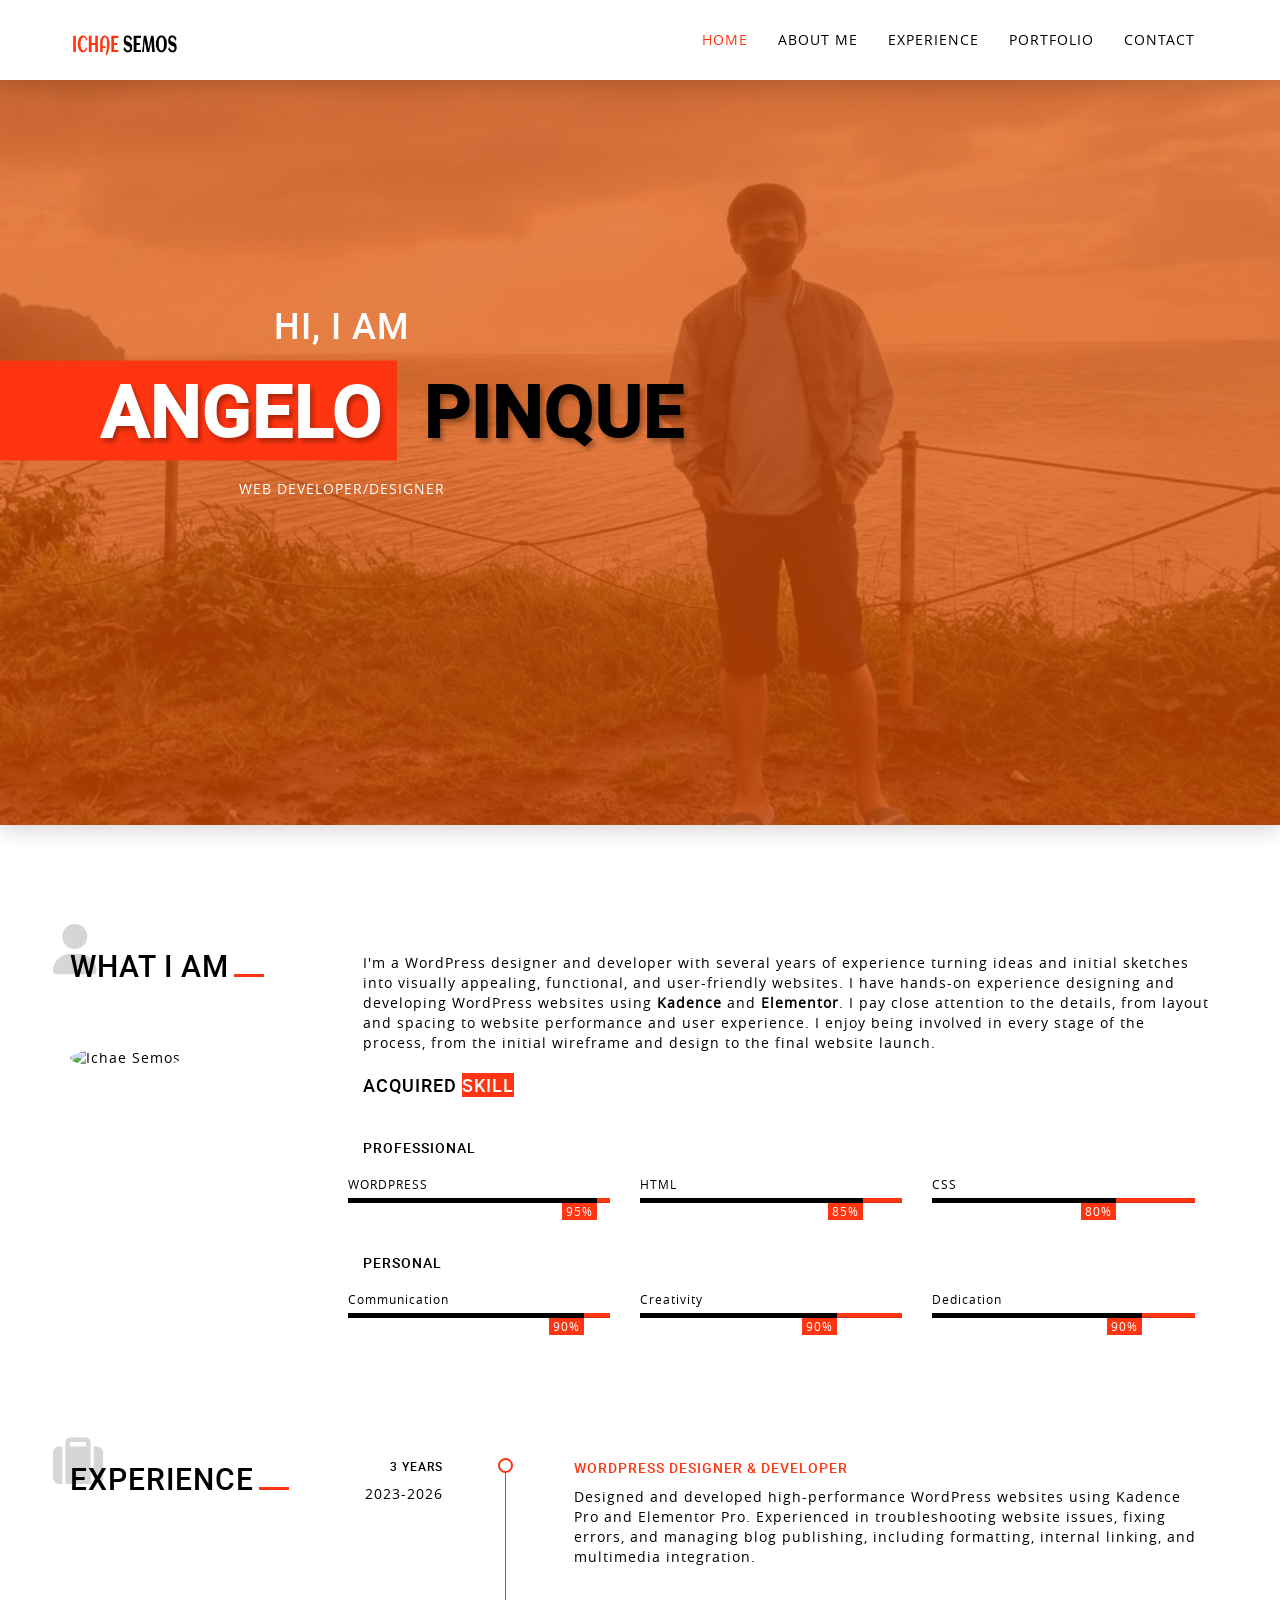
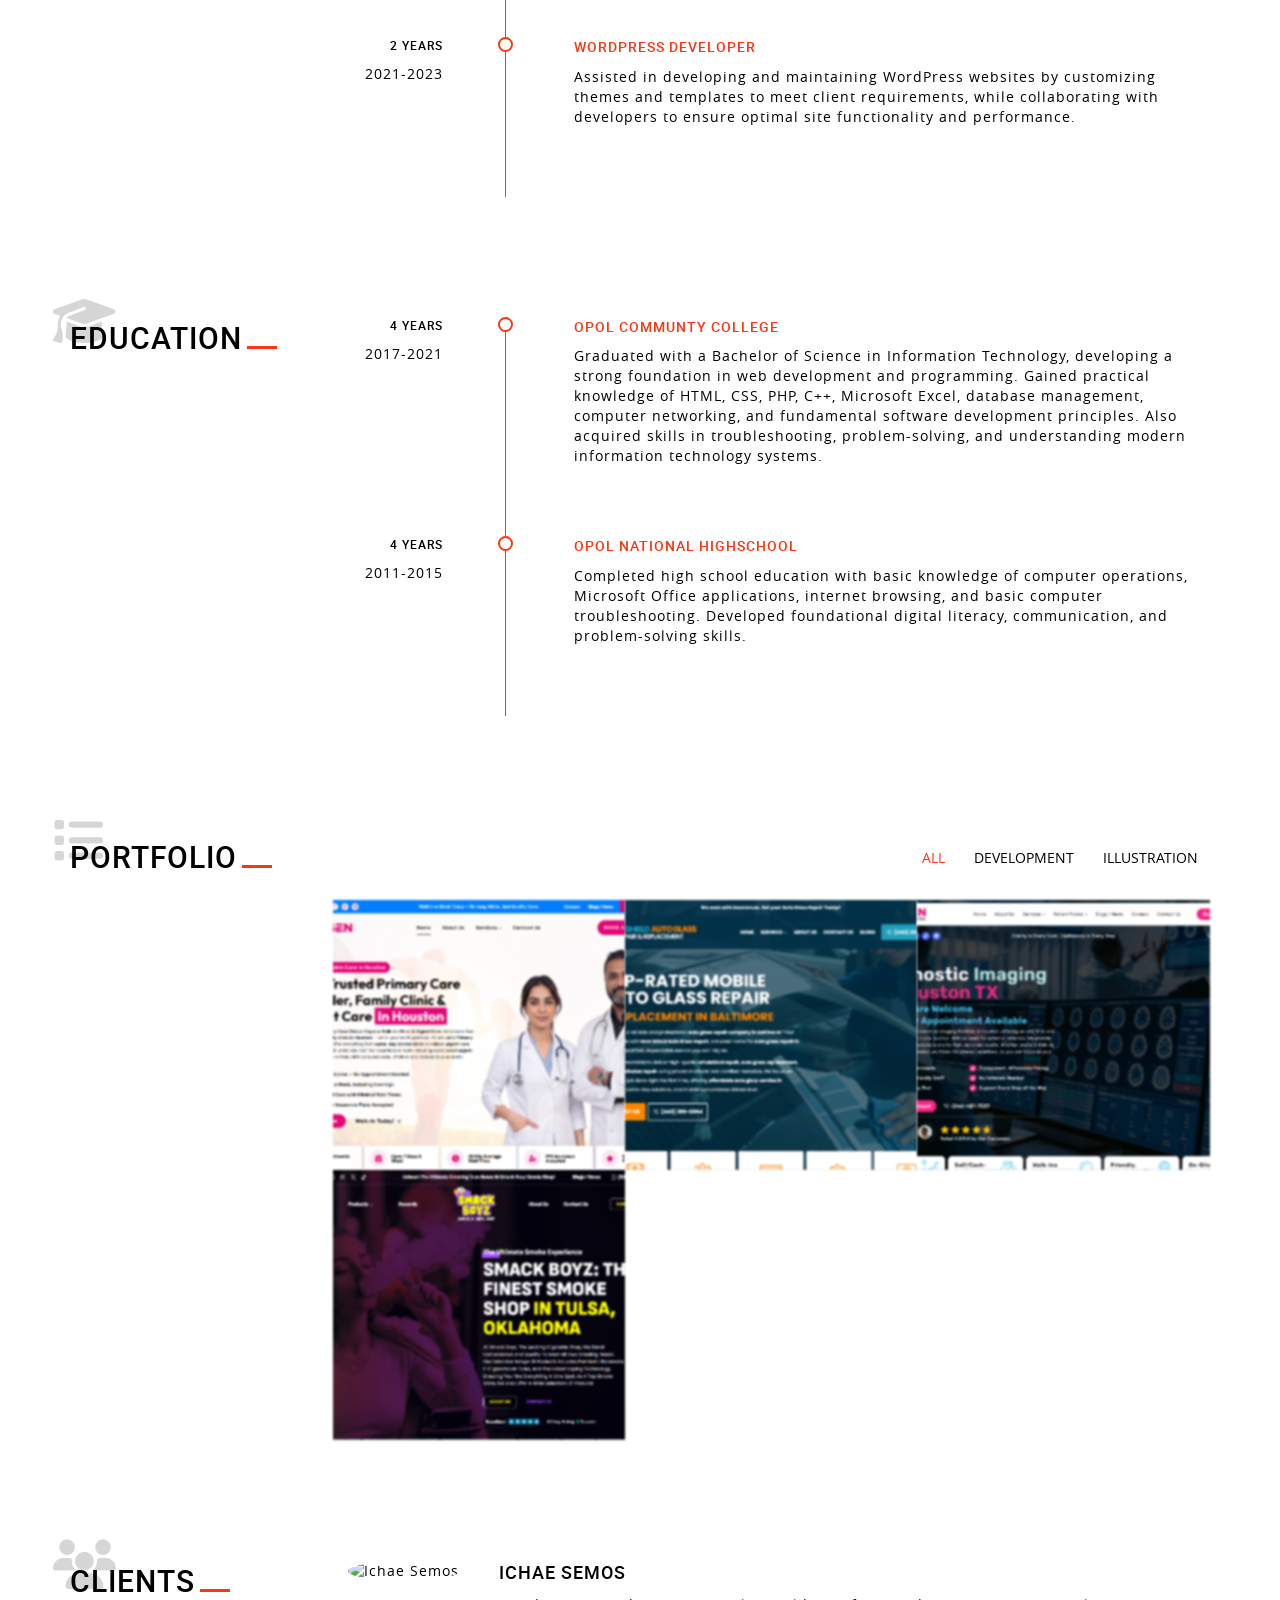
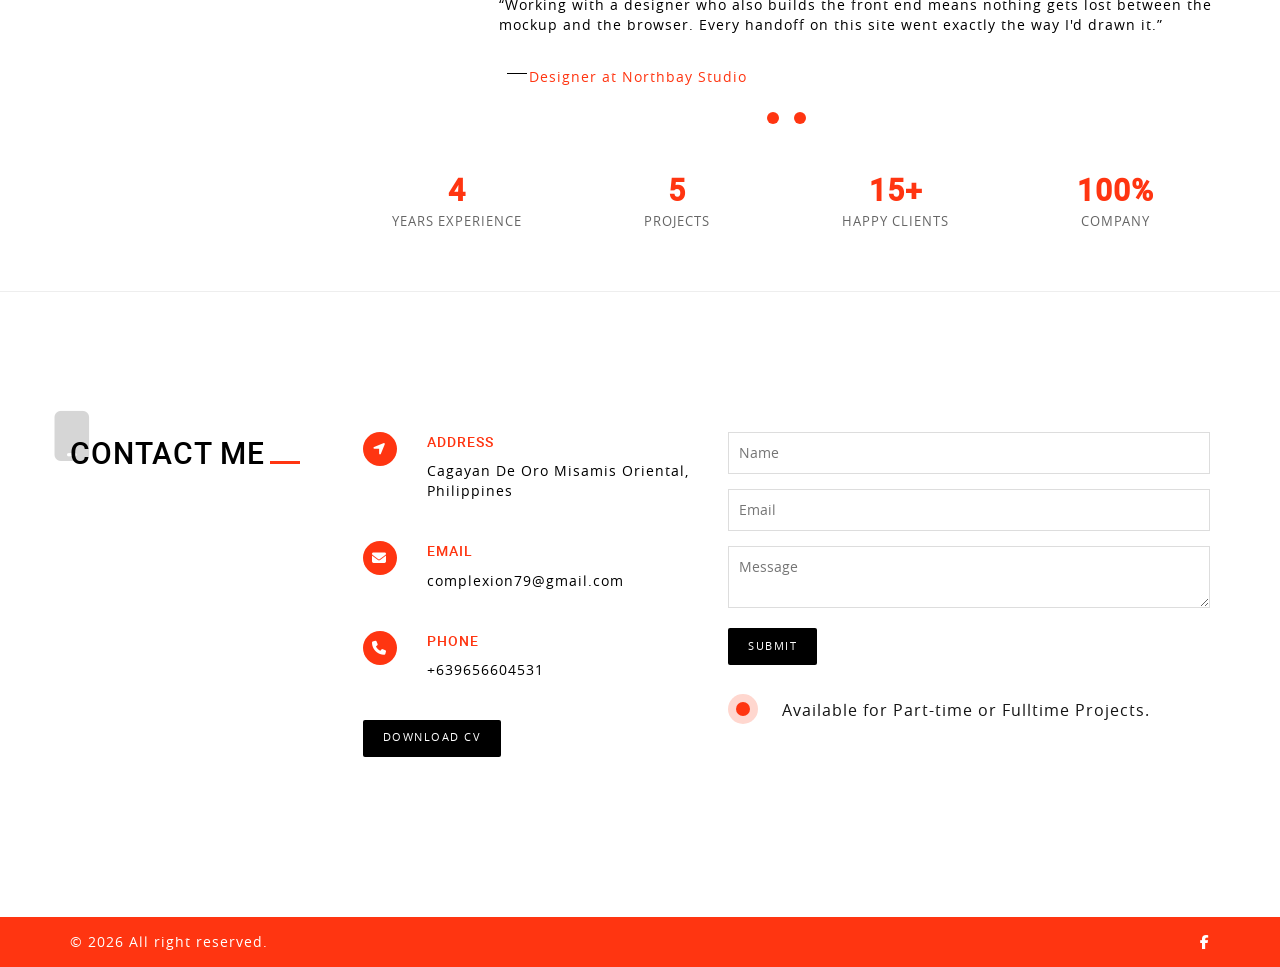
==== commit faea2961: "Update index.html" ====
--- a/index.html
+++ b/index.html
@@ -135,7 +135,7 @@
                                                 <div class="tv-single-skill">
                                                     <p>Communication</p>
                                                     <div class="progress">
-                                                        <div class="progress-bar six-sec-ease-in-out" role="progressbar" data-skill="85" aria-valuenow="85" aria-valuemin="0" aria-valuemax="100"><span>85%</span></div>
+                                                        <div class="progress-bar six-sec-ease-in-out" role="progressbar" data-skill="90" aria-valuenow="90" aria-valuemin="0" aria-valuemax="100"><span>90%</span></div>
                                                     </div>
                                                 </div>
                                             </div>
@@ -143,7 +143,7 @@
                                                 <div class="tv-single-skill">
                                                     <p>Creativity</p>
                                                     <div class="progress">
-                                                        <div class="progress-bar six-sec-ease-in-out" role="progressbar" data-skill="75" aria-valuenow="75" aria-valuemin="0" aria-valuemax="100"><span>75%</span></div>
+                                                        <div class="progress-bar six-sec-ease-in-out" role="progressbar" data-skill="75" aria-valuenow="75" aria-valuemin="0" aria-valuemax="100"><span>90%</span></div>
                                                     </div>
                                                 </div>
                                             </div>
@@ -151,7 +151,7 @@
                                                 <div class="tv-single-skill">
                                                     <p>Dedication</p>
                                                     <div class="progress">
-                                                        <div class="progress-bar six-sec-ease-in-out" role="progressbar" data-skill="80" aria-valuenow="80" aria-valuemin="0" aria-valuemax="100"><span>80%</span></div>
+                                                        <div class="progress-bar six-sec-ease-in-out" role="progressbar" data-skill="80" aria-valuenow="80" aria-valuemin="0" aria-valuemax="100"><span>90%</span></div>
                                                     </div>
                                                 </div>
                                             </div>
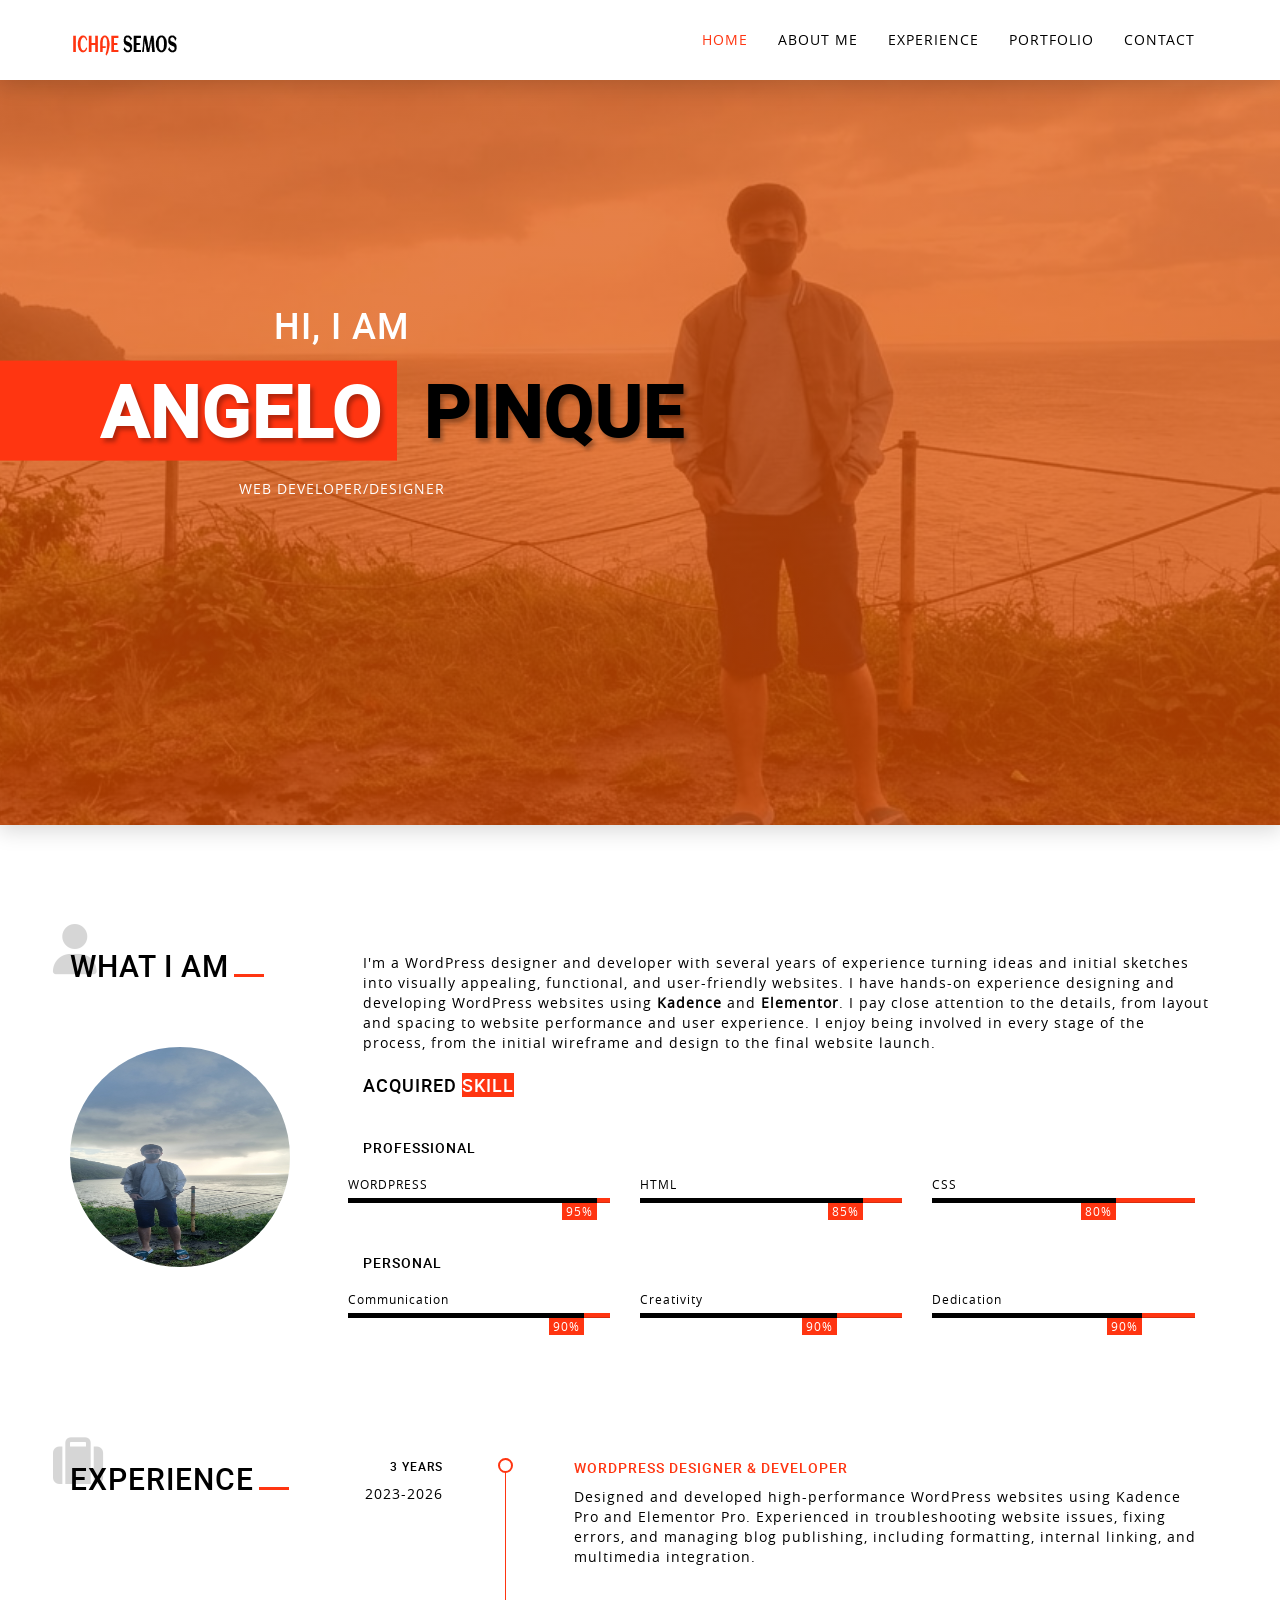
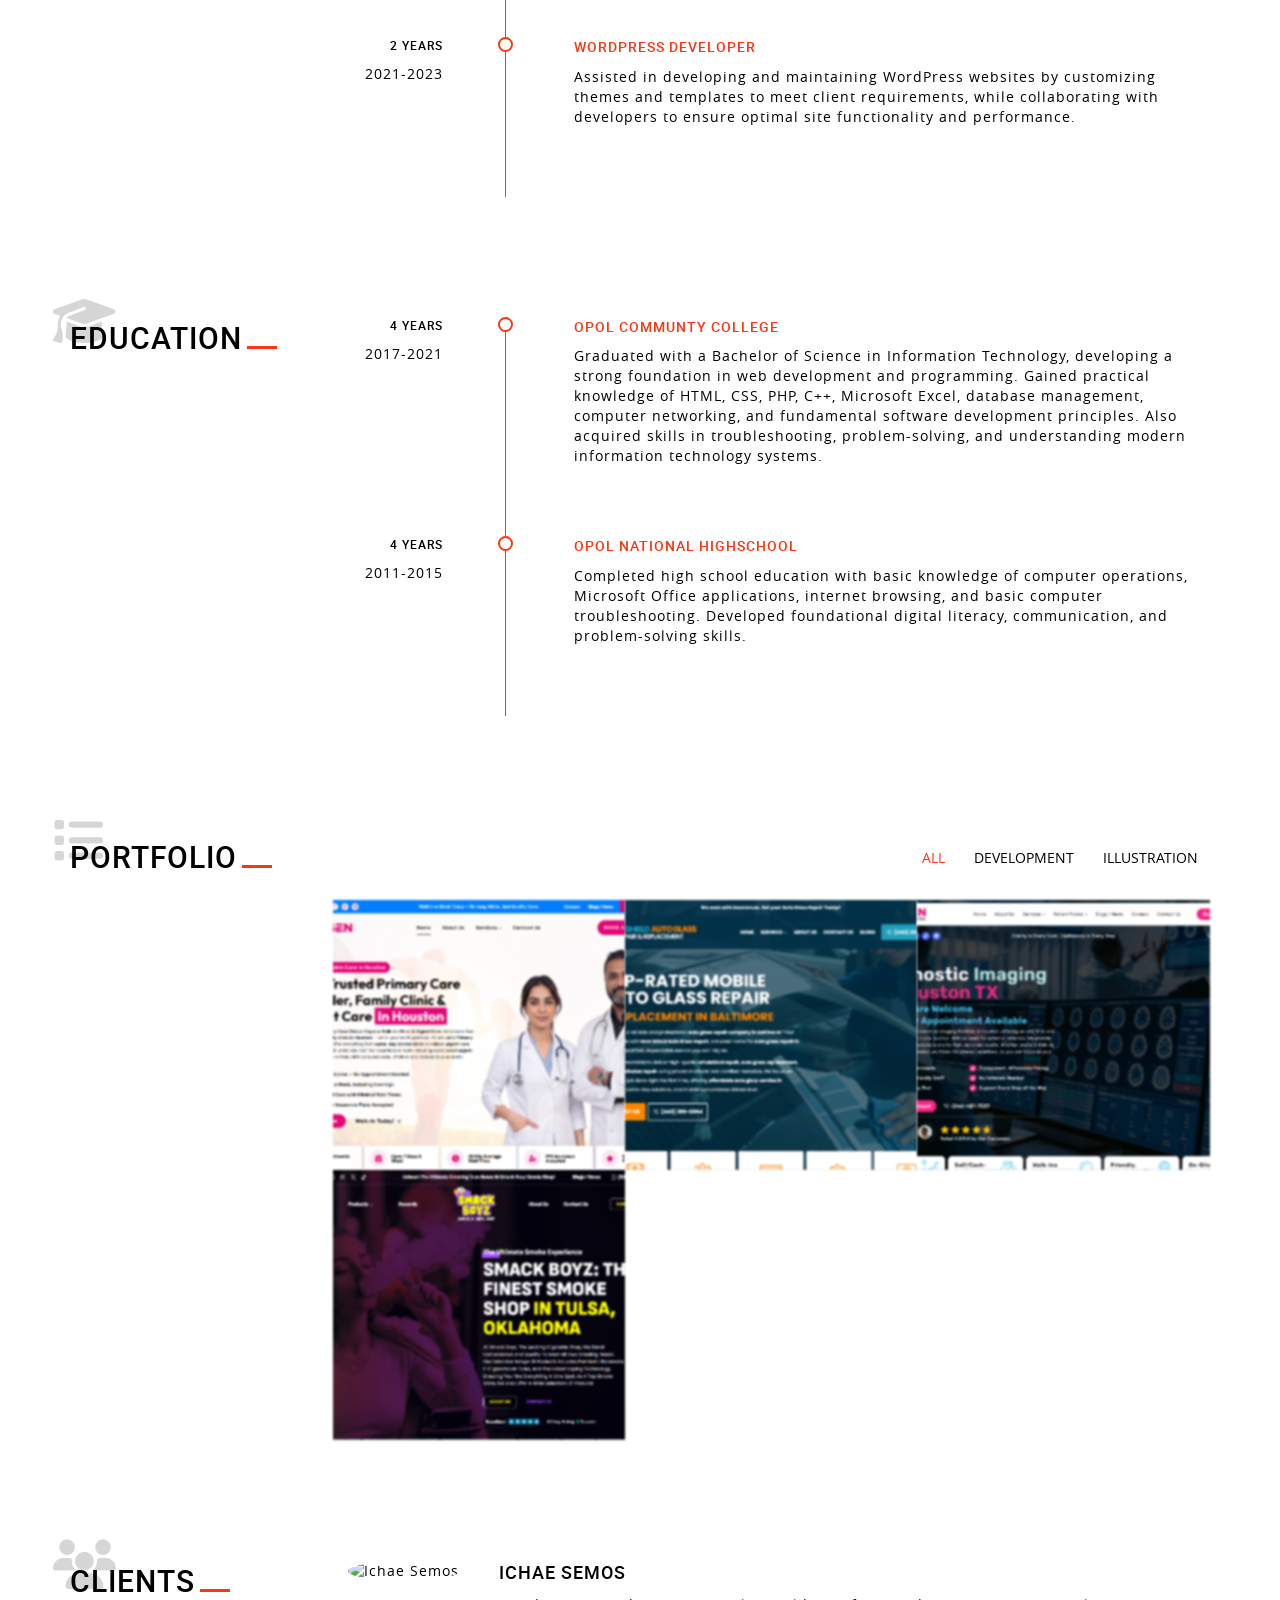
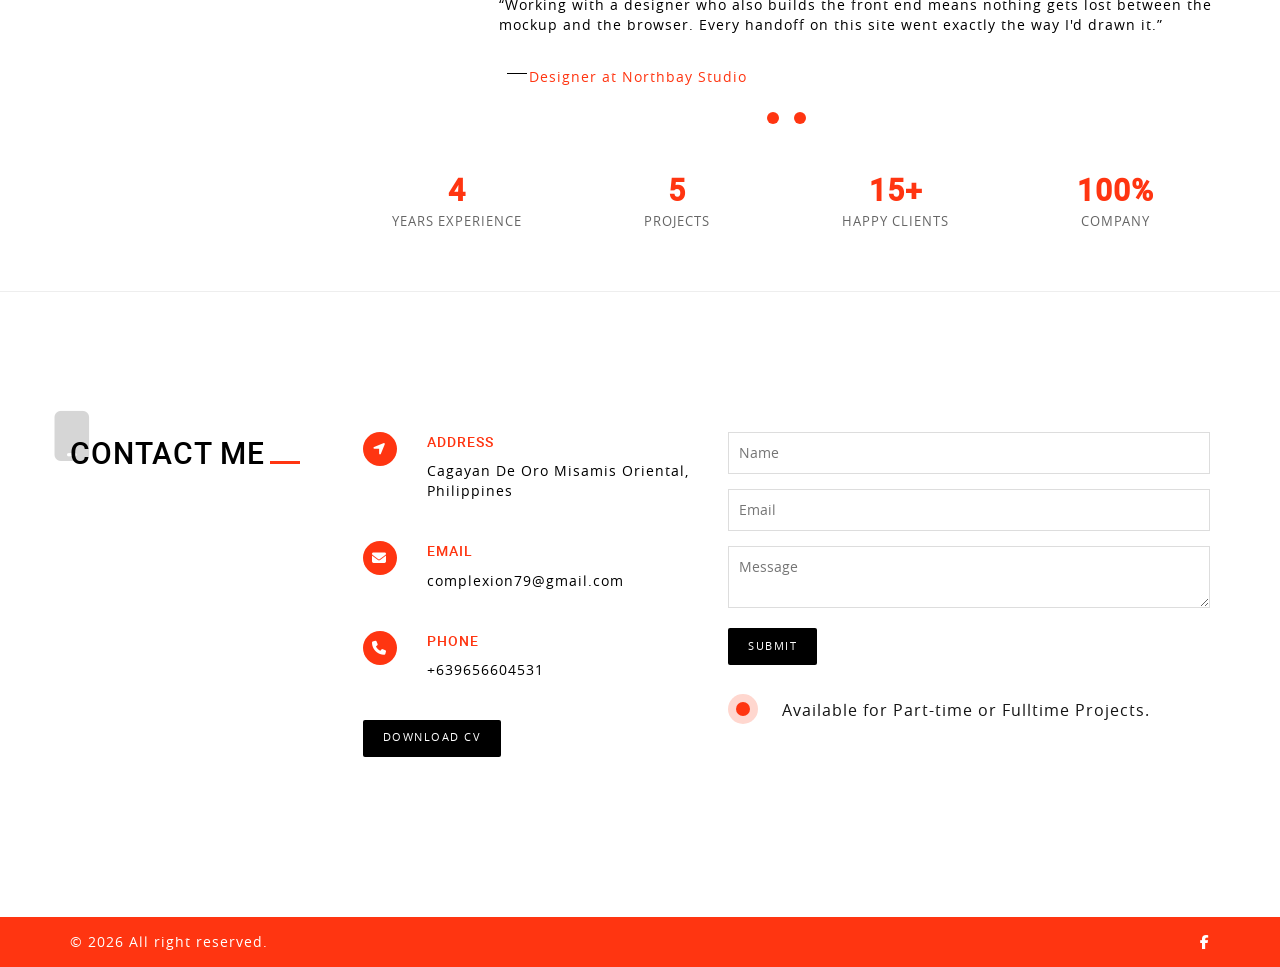
==== commit 01cd3ea3: "Update index.html" ====
--- a/index.html
+++ b/index.html
@@ -75,7 +75,7 @@
                         </div>
                         <div class="tv-profile-pic">
                             <figure>
-                                <img alt="Ichae Semos" src="images/angelo.jpg" class="img-circle" width="220" height="220">
+                                <img alt="Ichae Semos" src="images/banner2.jpg" class="img-circle" width="220" height="220">
                             </figure>
                         </div>
                     </div>
